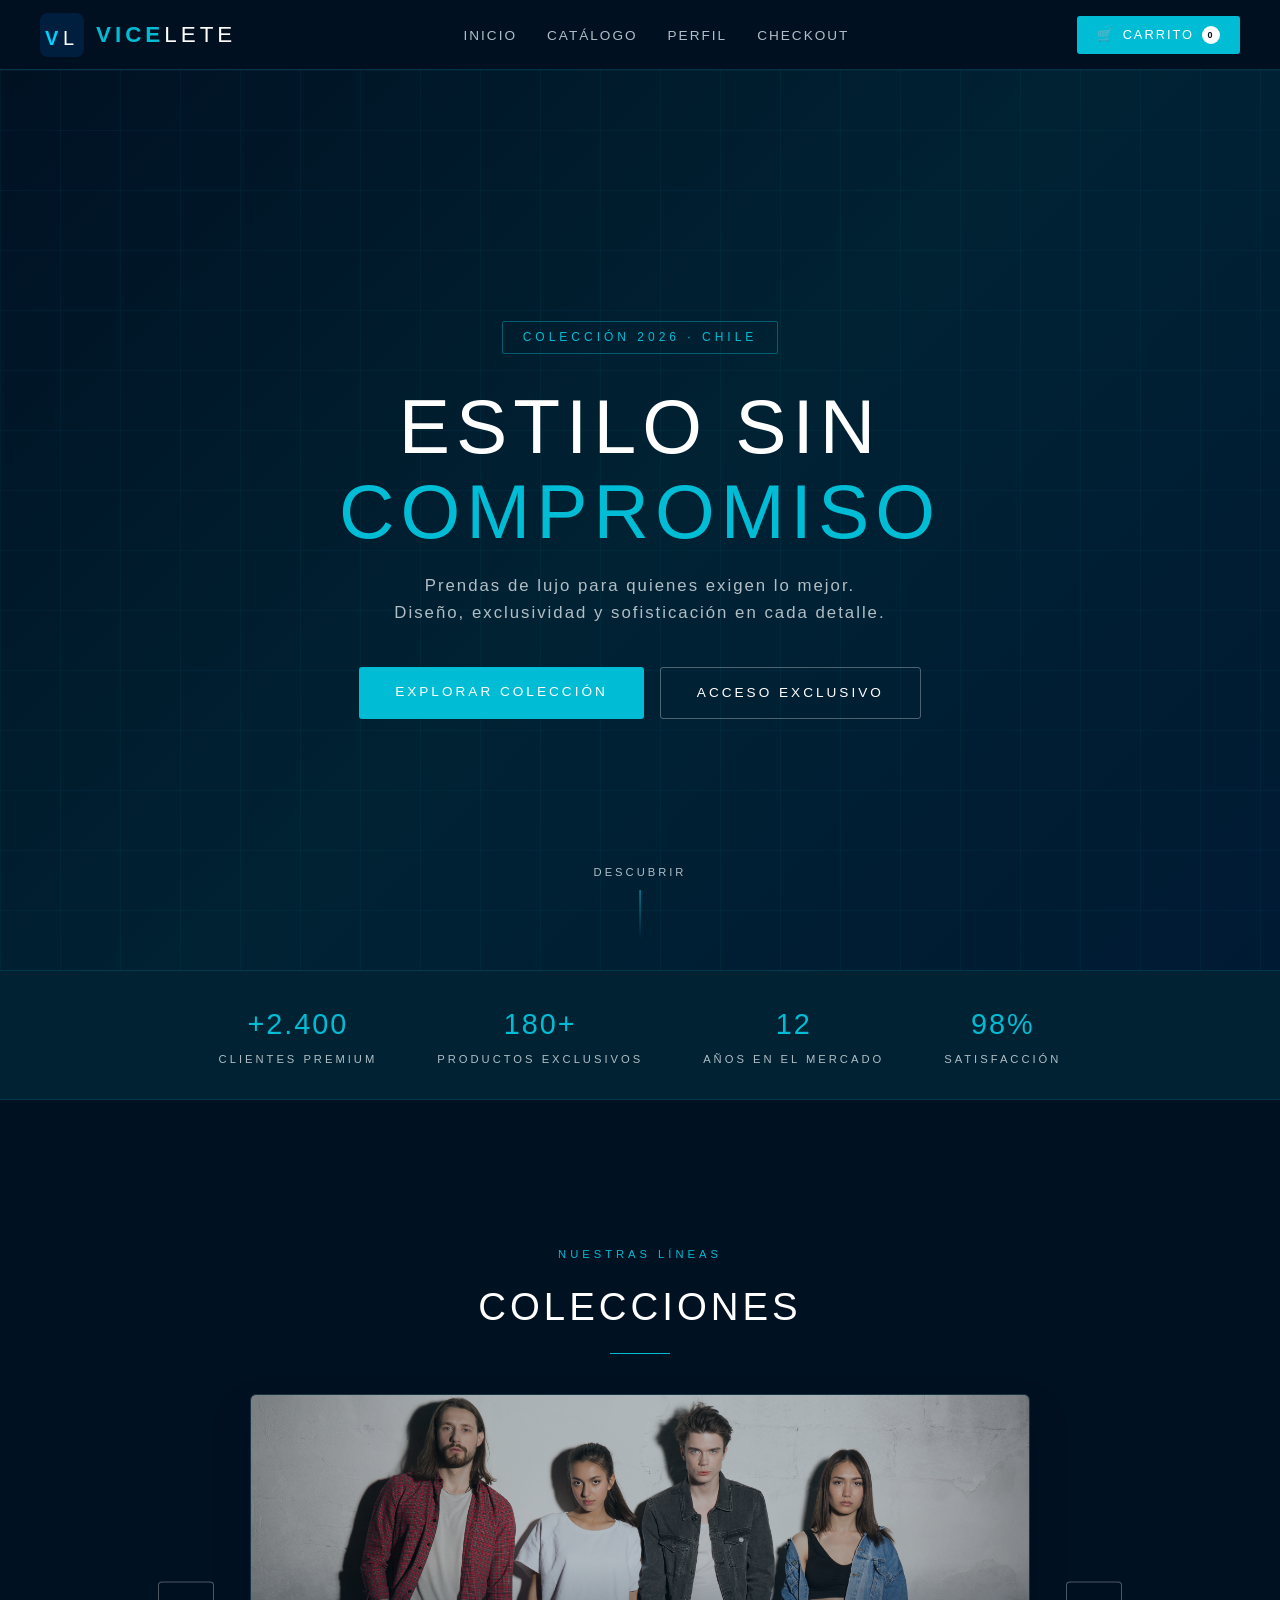
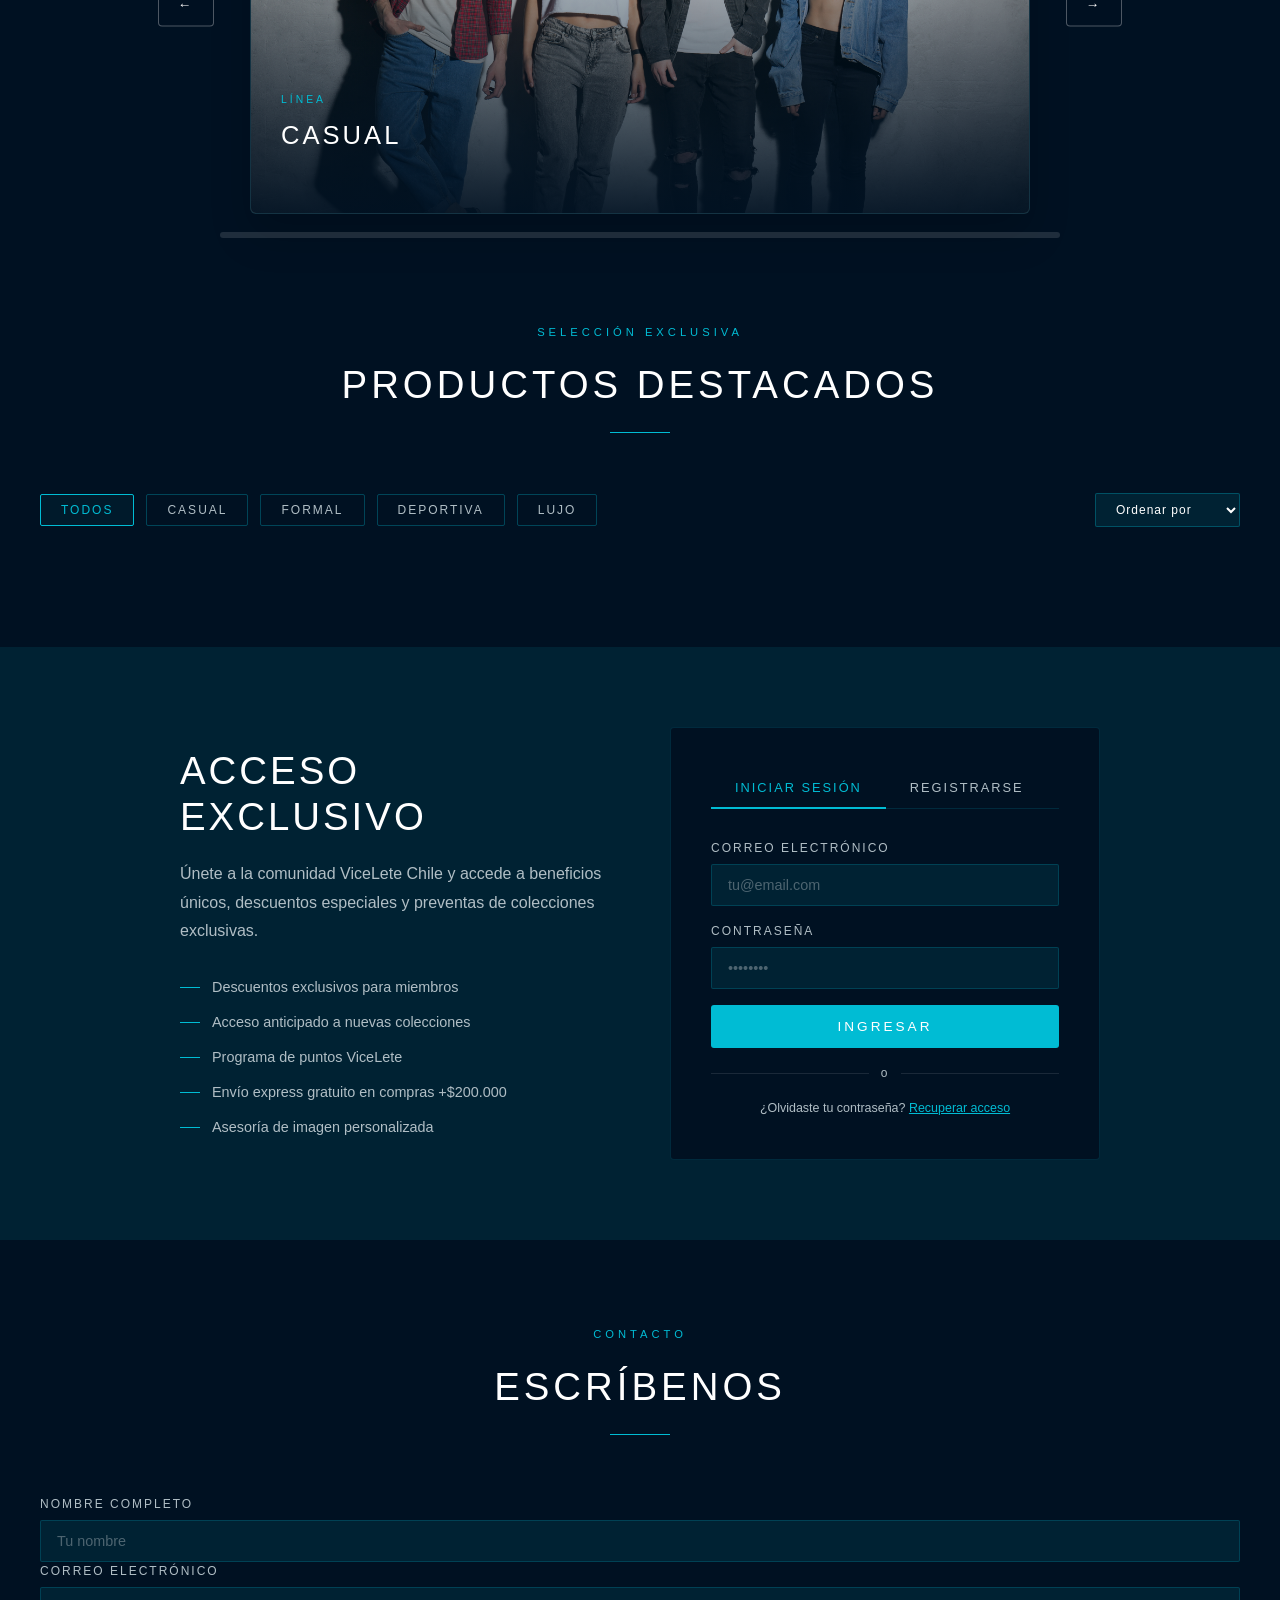
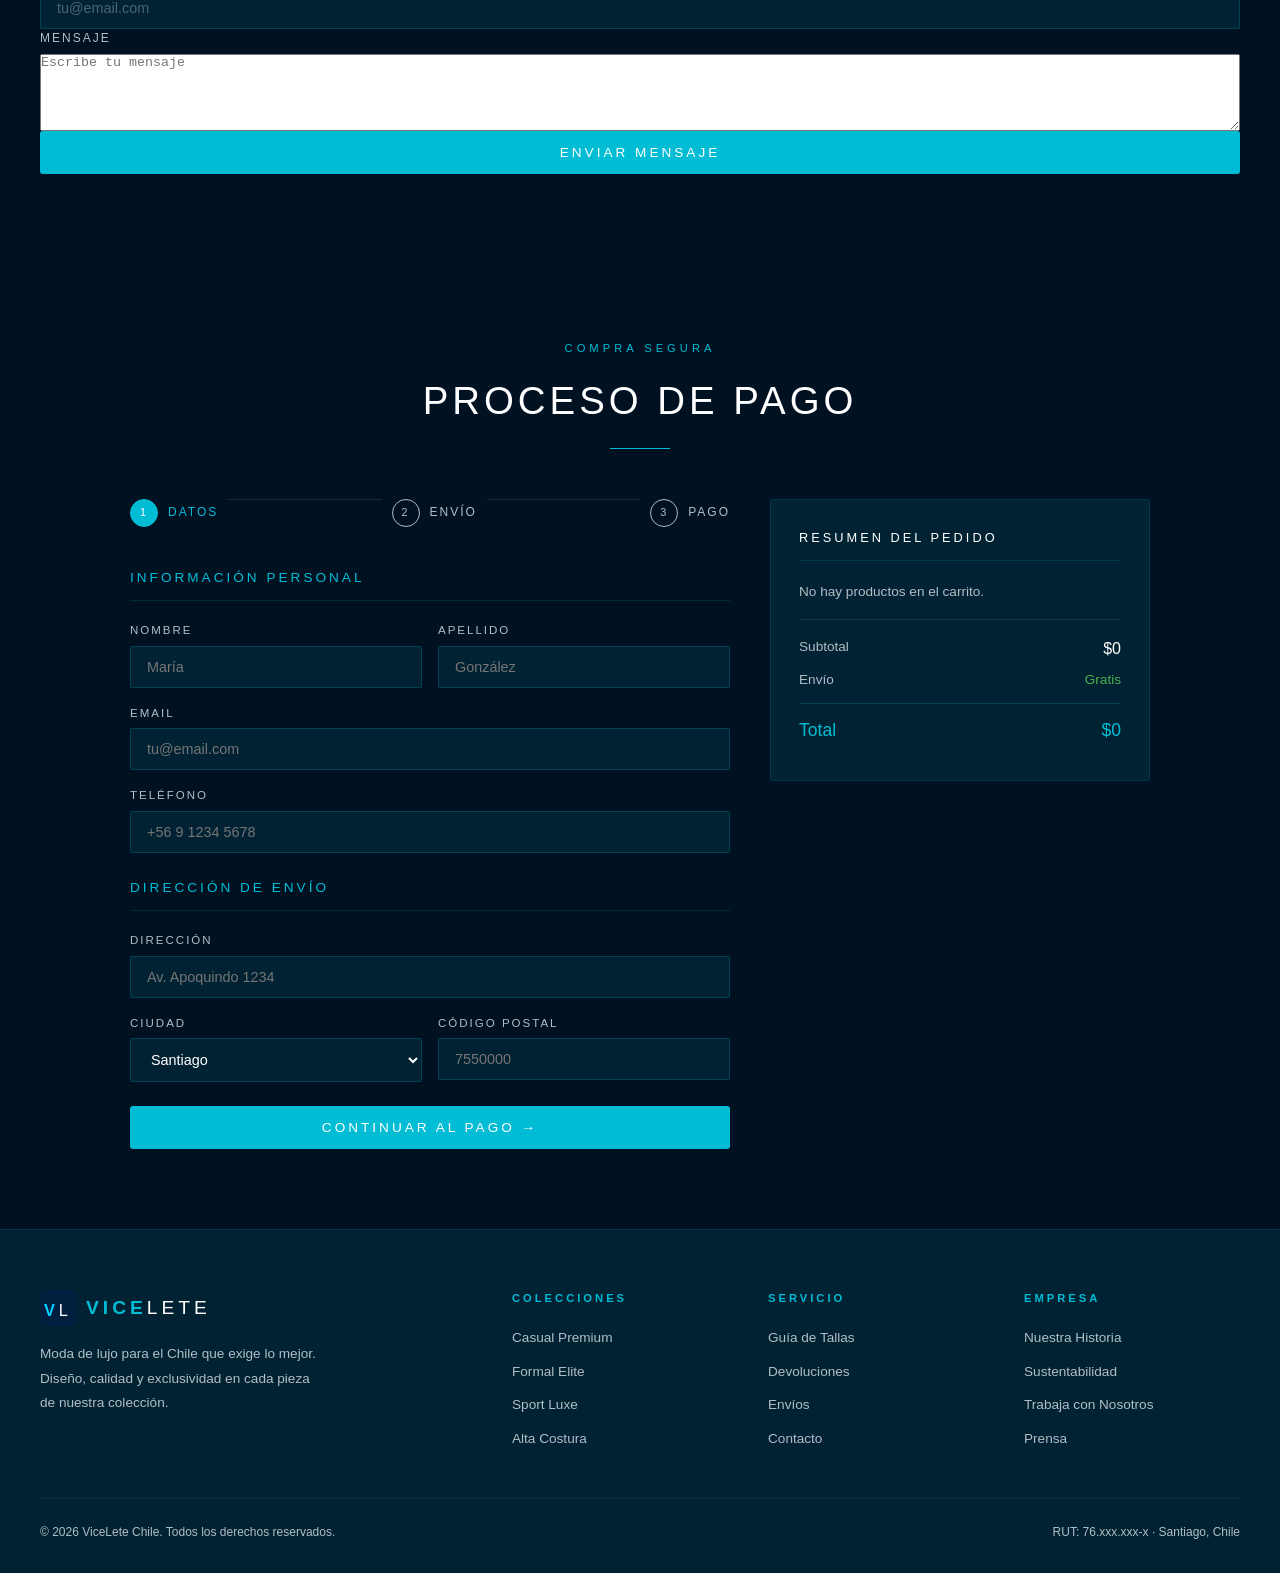
==== Vicente_Letelier_eva2/index.html @ 59b5df53 "1" ====
﻿<!DOCTYPE html>
<html lang="es">
<head>
<meta charset="UTF-8">
<meta name="viewport" content="width=device-width, initial-scale=1.0">
<title>ViceLete</title>
<link rel="icon" href="imagenes/logo/logo.svg" type="image/svg+xml">
<link rel="stylesheet" href="estilos/estilo_pag_rop.css">
</head>
<body>

<header>
  <a href="#inicio" class="logo">
    <svg viewBox="0 0 44 44" xmlns="http://www.w3.org/2000/svg">
      <rect width="44" height="44" rx="8" fill="#001f3f"/>
      <text x="5" y="32" font-family="Arial" font-size="20" fill="#00cfff" font-weight="bold">V</text>
      <text x="23" y="32" font-family="Arial" font-size="20" fill="#ffffff" font-weight="300">L</text>
    </svg>
    <span class="logo-text"><span>Vice</span>Lete</span>
  </a>
  <nav>
    <ul>
      <li><a href="#inicio">Inicio</a></li>
      <li><a href="#catalogo">Catálogo</a></li>
      <li><a href="#perfil">Perfil</a></li>
      <li><a href="#checkout">Checkout</a></li>
    </ul>
  </nav>
  <button class="nav-cart">
    <span>🛒</span> Carrito
    <span class="cart-count">0</span>
  </button>
</header>
<main>

<!-- HERO -->
<section id="inicio">
  <div class="hero-bg"></div>
  <div class="hero-grid"></div>
  <div class="hero-content">
    <div class="hero-tag">Colección 2026 · Chile</div>
    <h1 class="hero-title">
      Estilo sin<br><strong>Compromiso</strong>
    </h1>
    <p class="hero-sub">Prendas de lujo para quienes exigen lo mejor. Diseño, exclusividad y sofisticación en cada detalle.</p>
    <div class="hero-btns">
      <a href="#catalogo" class="btn-primary">Explorar Colección</a>
      <a href="#perfil" class="btn-outline">Acceso Exclusivo</a>
    </div>
  </div>
  <div class="hero-scroll">
    Descubrir
    <div class="scroll-line"></div>
  </div>
</section>

<!-- STATS -->
<div class="stats-bar">
  <div class="stat"><div class="stat-num">+2.400</div><div class="stat-label">Clientes Premium</div></div>
  <div class="stat"><div class="stat-num">180+</div><div class="stat-label">Productos Exclusivos</div></div>
  <div class="stat"><div class="stat-num">12</div><div class="stat-label">Años en el Mercado</div></div>
  <div class="stat"><div class="stat-num">98%</div><div class="stat-label">Satisfacción</div></div>
</div>

<!-- CATÁLOGO: CATEGORÍAS -->
<section id="catalogo">
  <div class="section-header" style="padding:60px 40px 0;max-width:1300px;margin:0 auto">
    <div class="section-tag">Nuestras Líneas</div>
    <h2 class="section-title">Colecciones</h2>
    <div class="section-line"></div>
  </div>
  <div class="cat-carousel">
    <div class="cat-carousel-window">
      <button class="btn-outline carousel-nav left" type="button">←</button>
      <div class="cat-grid" id="catGrid">
        <div class="cat-card active" data-cat-index="0">
          <img class="cat-img" src="./imagenes/categorias/casual.jpg" alt="Casual">
          <div class="cat-overlay">
            <div class="cat-tag">Línea</div>
            <div class="cat-name">Casual</div>
            <div class="cat-desc">Comodidad con clase para cada día.</div>
          </div>
        </div>
        <div class="cat-card hidden" data-cat-index="1">
          <img class="cat-img" src="./imagenes/categorias/formal.jpg" alt="Formal">
          <div class="cat-overlay">
            <div class="cat-tag">Línea</div>
            <div class="cat-name">Formal</div>
            <div class="cat-desc">Elegancia profesional a otro nivel.</div>
          </div>
        </div>
        <div class="cat-card hidden" data-cat-index="2">
          <img class="cat-img" src="./imagenes/categorias/deportiva.jpg" alt="Deportiva">
          <div class="cat-overlay">
            <div class="cat-tag">Línea</div>
            <div class="cat-name">Deportiva</div>
            <div class="cat-desc">Alto rendimiento, diseño premium.</div>
          </div>
        </div>
        <div class="cat-card hidden" data-cat-index="3">
          <img class="cat-img" src="./imagenes/categorias/lujo.jpg" alt="Lujo">
          <div class="cat-overlay">
            <div class="cat-tag">Línea</div>
            <div class="cat-name">Lujo</div>
            <div class="cat-desc">Exclusividad y sofisticación absoluta.</div>
          </div>
        </div>
      </div>
      <button class="btn-outline carousel-nav right" type="button">→</button>
    </div>
    <div class="cat-carousel-progress">
      <span class="carousel-progress-fill" id="carouselProgress"></span>
    </div>
  </div>
</section>

<!-- PRODUCTOS -->
<section id="productos" class="section">
  <div class="section-header">
    <div class="section-tag">Selección Exclusiva</div>
    <h2 class="section-title">Productos Destacados</h2>
    <div class="section-line"></div>
  </div>
  <div class="prod-filters">
    <button class="filter-btn active">Todos</button>
    <button class="filter-btn">Casual</button>
    <button class="filter-btn">Formal</button>
    <button class="filter-btn">Deportiva</button>
    <button class="filter-btn">Lujo</button>
    <select class="filter-select">
      <option value="">Ordenar por</option>
      <option value="asc">Menor precio</option>
      <option value="desc">Mayor precio</option>
      <option value="new">Nuevo ingreso</option>
    </select>
  </div>
  <div class="prod-grid" id="prodGrid"></div>
</section>

<!-- PERFIL / AUTH -->
<section id="perfil">
  <div class="auth-container">
    <div class="auth-info">
      <h2>Acceso<br>Exclusivo</h2>
      <p style="color:var(--gray);line-height:1.8;margin-bottom:30px">Únete a la comunidad ViceLete Chile y accede a beneficios únicos, descuentos especiales y preventas de colecciones exclusivas.</p>
      <ul class="auth-features">
        <li>Descuentos exclusivos para miembros</li>
        <li>Acceso anticipado a nuevas colecciones</li>
        <li>Programa de puntos ViceLete</li>
        <li>Envío express gratuito en compras +$200.000</li>
        <li>Asesoría de imagen personalizada</li>
      </ul>
    </div>
    <div class="auth-box">
      <div class="auth-tabs">
        <button class="auth-tab active">Iniciar Sesión</button>
        <button class="auth-tab">Registrarse</button>
      </div>
      <form class="auth-form active">
        <div class="form-group">
          <label>Correo Electrónico</label>
          <input type="email" placeholder="tu@email.com">
        </div>
        <div class="form-group">
          <label>Contraseña</label>
          <input type="password" placeholder="••••••••">
        </div>
        <button class="btn-primary" type="submit" style="width:100%;border:none">Ingresar</button>
        <div class="form-divider">o</div>
        <p style="text-align:center;font-size:.78em;color:var(--gray)">¿Olvidaste tu contraseña? <a href="#" style="color:var(--cyan)">Recuperar acceso</a></p>
      </form>
      <form class="auth-form">
        <div class="form-group">
          <label>Nombre Completo</label>
          <input type="text" placeholder="Tu nombre">
        </div>
        <div class="form-group">
          <label>Correo Electrónico</label>
          <input type="email" placeholder="tu@email.com">
        </div>
        <div class="form-group">
          <label>Contraseña</label>
          <input type="password" placeholder="Mínimo 8 caracteres">
        </div>
        <div class="form-group">
          <label>Confirmar Contraseña</label>
          <input type="password" placeholder="Repite tu contraseña">
        </div>
        <button class="btn-primary" type="submit" style="width:100%;border:none">Crear Cuenta</button>
      </form>
    </div>
  </div>
</section>

<section id="contacto" class="section">
  <div class="section-header">
    <div class="section-tag">Contacto</div>
    <h2 class="section-title">Escríbenos</h2>
    <div class="section-line"></div>
  </div>
  <form class="contact-form">
    <div class="form-group">
      <label>Nombre Completo</label>
      <input type="text" placeholder="Tu nombre">
    </div>
    <div class="form-group">
      <label>Correo Electrónico</label>
      <input type="email" placeholder="tu@email.com">
    </div>
    <div class="form-group">
      <label>Mensaje</label>
      <textarea rows="5" placeholder="Escribe tu mensaje"></textarea>
    </div>
    <button class="btn-primary" type="submit" style="width:100%;border:none">Enviar Mensaje</button>
  </form>
</section>

<!-- CHECKOUT -->
<section id="checkout">
  <div style="text-align:center;padding:0 40px 50px;max-width:1300px;margin:0 auto">
    <div class="section-tag">Compra Segura</div>
    <h2 class="section-title">Proceso de Pago</h2>
    <div class="section-line"></div>
  </div>
  <div class="checkout-container">
    <div>
      <div class="checkout-steps">
        <div class="step active"><span class="step-num">1</span> Datos</div>
        <div class="step-sep"></div>
        <div class="step"><span class="step-num">2</span> Envío</div>
        <div class="step-sep"></div>
        <div class="step"><span class="step-num">3</span> Pago</div>
      </div>
      <div>
        <div class="checkout-form-title">Información Personal</div>
        <div class="form-row">
          <div class="checkout-group"><label>Nombre</label><input type="text" placeholder="María"></div>
          <div class="checkout-group"><label>Apellido</label><input type="text" placeholder="González"></div>
        </div>
        <div class="checkout-group"><label>Email</label><input type="email" placeholder="tu@email.com"></div>
        <div class="checkout-group"><label>Teléfono</label><input type="tel" placeholder="+56 9 1234 5678"></div>
        <div class="checkout-form-title" style="margin-top:24px">Dirección de Envío</div>
        <div class="checkout-group"><label>Dirección</label><input type="text" placeholder="Av. Apoquindo 1234"></div>
        <div class="form-row">
          <div class="checkout-group"><label>Ciudad</label>
            <select>
              <option>Santiago</option><option>Valparaíso</option><option>Viña del Mar</option><option>Concepción</option><option>Antofagasta</option>
            </select>
          </div>
          <div class="checkout-group"><label>Código Postal</label><input type="text" placeholder="7550000"></div>
        </div>
        <button class="btn-primary" style="width:100%;border:none;margin-top:8px">Continuar al Pago →</button>
      </div>
      <div style="display:none">
        <div class="checkout-form-title">Método de Pago</div>
        <div class="pay-methods">
          <div class="pay-method active">Tarjeta Crédito</div>
          <div class="pay-method">Tarjeta Débito</div>
          <div class="pay-method">WebPay</div>
          <div class="pay-method">Transferencia</div>
        </div>
        <div class="checkout-group"><label>Número de Tarjeta</label><input type="text" placeholder="1234 5678 9101 1121" maxlength="19"></div>
        <div class="form-row">
          <div class="checkout-group"><label>Vencimiento</label><input type="text" placeholder="MM / AA" maxlength="7"></div>
          <div class="checkout-group"><label>CVV</label><input type="text" placeholder="•••" maxlength="3"></div>
        </div>
        <div class="checkout-group"><label>Nombre en la Tarjeta</label><input type="text" placeholder="MARIA GONZALEZ"></div>
        <div class="secure-badge">🔒 Pago 100% seguro · Encriptación SSL 256-bit · PCI DSS</div>
        <div style="display:flex;gap:12px;margin-top:20px">
          <button class="btn-outline" style="border:1px solid rgba(255,255,255,.2)">← Volver</button>
          <button class="btn-primary" style="flex:1;border:none">Confirmar Compra · <span>$0</span></button>
        </div>
      </div>
    </div>
    <div class="order-summary">
      <div class="order-title">Resumen del Pedido</div>
      <div><p style="color:var(--gray);font-size:.85em">No hay productos en el carrito.</p></div>
      <div class="order-divider"></div>
      <div class="order-total-row"><span style="color:var(--gray);font-size:.85em">Subtotal</span><span>$0</span></div>
      <div class="order-total-row"><span style="color:var(--gray);font-size:.85em">Envío</span><span style="color:#4caf50;font-size:.85em">Gratis</span></div>
      <div class="order-total-row final"><span>Total</span><span>$0</span></div>
    </div>
  </div>
</section>
</main>

<!-- FOOTER -->
<footer>
  <div class="footer-grid">
    <div class="footer-brand">
      <div style="display:flex;align-items:center;gap:10px">
        <svg viewBox="0 0 44 44" width="36" height="36" xmlns="http://www.w3.org/2000/svg">
          <rect width="44" height="44" rx="8" fill="#001f3f"/>
          <text x="5" y="32" font-family="Arial" font-size="20" fill="#00cfff" font-weight="bold">V</text>
          <text x="23" y="32" font-family="Arial" font-size="20" fill="#ffffff" font-weight="300">L</text>
        </svg>
        <span style="font-size:1.2em;font-weight:200;letter-spacing:4px;text-transform:uppercase"><span style="color:var(--cyan);font-weight:600">Vice</span>Lete</span>
      </div>
      <p>Moda de lujo para el Chile que exige lo mejor. Diseño, calidad y exclusividad en cada pieza de nuestra colección.</p>
    </div>
    <div class="footer-col">
      <h4>Colecciones</h4>
      <ul>
        <li><a href="#">Casual Premium</a></li>
        <li><a href="#">Formal Elite</a></li>
        <li><a href="#">Sport Luxe</a></li>
        <li><a href="#">Alta Costura</a></li>
      </ul>
    </div>
    <div class="footer-col">
      <h4>Servicio</h4>
      <ul>
        <li><a href="#">Guía de Tallas</a></li>
        <li><a href="#">Devoluciones</a></li>
        <li><a href="#">Envíos</a></li>
        <li><a href="#">Contacto</a></li>
      </ul>
    </div>
    <div class="footer-col">
      <h4>Empresa</h4>
      <ul>
        <li><a href="#">Nuestra Historia</a></li>
        <li><a href="#">Sustentabilidad</a></li>
        <li><a href="#">Trabaja con Nosotros</a></li>
        <li><a href="#">Prensa</a></li>
      </ul>
    </div>
  </div>
  <div class="footer-bottom">
    <span>© 2026 ViceLete Chile. Todos los derechos reservados.</span>
    <span>RUT: 76.xxx.xxx-x · Santiago, Chile</span>
  </div>
</footer>
</body>
</html>
---- Vicente_Letelier_eva2/estilos/estilo_pag_rop.css ----
*{margin:0;padding:0;box-sizing:border-box}
  :root{--navy:#001122;--navy2:#002233;--navy3:#003344;--cyan:#00bcd4;--cyan2:#0097a7;--cyan3:#00e5ff;--white:#ffffff;--gray:#b0bec5;--gold:#c9a84c}
  body{font-family:'Helvetica Neue',Arial,sans-serif;background:var(--navy);color:var(--white);line-height:1.6;scroll-behavior:smooth}
  /* HEADER */
  header{background:rgba(0,17,34,0.95);backdrop-filter:blur(10px);padding:0 40px;height:70px;display:flex;justify-content:space-between;align-items:center;position:sticky;top:0;z-index:200;border-bottom:1px solid rgba(0,188,212,0.2)}
  .logo{display:flex;align-items:center;gap:12px;text-decoration:none}
  .logo svg{width:44px;height:44px}
  .logo-text{font-size:1.4em;font-weight:200;letter-spacing:4px;color:var(--white);text-transform:uppercase}
  .logo-text span{color:var(--cyan);font-weight:600}
  nav ul{list-style:none;display:flex;gap:30px;align-items:center}
  nav a{color:var(--gray);text-decoration:none;font-size:.85em;letter-spacing:2px;text-transform:uppercase;transition:color .3s}
  nav a:hover{color:var(--cyan)}
  .nav-cart{background:var(--cyan);color:var(--white);border:none;padding:10px 20px;border-radius:3px;cursor:pointer;font-size:.8em;letter-spacing:2px;text-transform:uppercase;transition:background .3s;display:flex;align-items:center;gap:8px}
  .nav-cart:hover{background:var(--cyan2)}
  .cart-count{background:var(--white);color:var(--navy);border-radius:50%;width:18px;height:18px;font-size:.7em;display:flex;align-items:center;justify-content:center;font-weight:700}
  /* HERO */
  #inicio{min-height:100vh;display:flex;align-items:center;justify-content:center;text-align:center;position:relative;overflow:hidden}
  .hero-bg{position:absolute;inset:0;background:linear-gradient(135deg,#001122 0%,#002233 50%,#001a33 100%);z-index:0}
  .hero-grid{position:absolute;inset:0;background-image:linear-gradient(rgba(0,188,212,0.05) 1px,transparent 1px),linear-gradient(90deg,rgba(0,188,212,0.05) 1px,transparent 1px);background-size:60px 60px;z-index:1}
  .hero-content{position:relative;z-index:2;max-width:800px;padding:40px 20px}
  .hero-tag{display:inline-block;border:1px solid rgba(0,188,212,0.4);color:var(--cyan);font-size:.75em;letter-spacing:4px;text-transform:uppercase;padding:6px 20px;border-radius:2px;margin-bottom:30px}
  .hero-title{font-size:clamp(2.5em,6vw,5em);font-weight:100;letter-spacing:6px;text-transform:uppercase;line-height:1.1;margin-bottom:20px}
  .hero-title strong{color:var(--cyan);font-weight:300;display:block}
  .hero-sub{color:var(--gray);font-size:1.05em;font-weight:300;letter-spacing:2px;margin-bottom:40px;max-width:500px;margin-left:auto;margin-right:auto}
  .hero-btns{display:flex;gap:16px;justify-content:center;flex-wrap:wrap}
  .btn-primary{background:var(--cyan);color:var(--white);padding:14px 36px;border-radius:3px;text-decoration:none;font-size:.85em;letter-spacing:3px;text-transform:uppercase;transition:all .3s;border:none;cursor:pointer;display:inline-block}
  .btn-primary:hover{background:var(--cyan2);transform:translateY(-2px)}
  .btn-outline{background:transparent;color:var(--white);padding:14px 36px;border-radius:3px;text-decoration:none;font-size:.85em;letter-spacing:3px;text-transform:uppercase;transition:all .3s;border:1px solid rgba(255,255,255,0.3);cursor:pointer;display:inline-block}
  .btn-outline:hover{border-color:var(--cyan);color:var(--cyan);transform:translateY(-2px)}
  .hero-scroll{position:absolute;bottom:30px;left:50%;transform:translateX(-50%);z-index:2;text-align:center;color:var(--gray);font-size:.7em;letter-spacing:3px;text-transform:uppercase}
  .scroll-line{width:1px;height:50px;background:linear-gradient(var(--cyan),transparent);margin:8px auto 0}
  /* STATS */
  .stats-bar{background:var(--navy2);border-top:1px solid rgba(0,188,212,0.15);border-bottom:1px solid rgba(0,188,212,0.15);padding:30px 40px;display:flex;justify-content:center;gap:60px;flex-wrap:wrap}
  .stat{text-align:center}
  .stat-num{font-size:1.8em;font-weight:200;color:var(--cyan);letter-spacing:2px}
  .stat-label{font-size:.7em;letter-spacing:3px;text-transform:uppercase;color:var(--gray);margin-top:4px}
  /* SECTIONS */
  .section{padding:80px 40px;max-width:1300px;margin:0 auto}
  .section-header{text-align:center;margin-bottom:60px}
  .section-tag{display:inline-block;color:var(--cyan);font-size:.7em;letter-spacing:4px;text-transform:uppercase;margin-bottom:12px}
  .section-title{font-size:clamp(1.8em,3vw,2.8em);font-weight:200;letter-spacing:4px;text-transform:uppercase}
  .section-line{width:60px;height:1px;background:var(--cyan);margin:16px auto 0}
  /* CATEGORÍAS */
  #catalogo{padding-top:80px}
  .cat-grid{display:grid;grid-template-columns:repeat(auto-fit,minmax(260px,1fr));gap:2px}
  .cat-card{position:relative;height:320px;overflow:hidden;cursor:pointer;background:var(--navy2)}
  .cat-img{width:100%;height:100%;object-fit:cover;transition:transform .6s;opacity:.7}
  .cat-card:hover .cat-img{transform:scale(1.08)}
  .cat-overlay{position:absolute;inset:0;background:linear-gradient(to top,rgba(0,17,34,.9) 0%,transparent 60%);display:flex;flex-direction:column;justify-content:flex-end;padding:30px;transition:all .3s}
  .cat-card:hover .cat-overlay{background:linear-gradient(to top,rgba(0,17,34,.95) 0%,rgba(0,188,212,.1) 100%)}
  .cat-tag{color:var(--cyan);font-size:.65em;letter-spacing:3px;text-transform:uppercase;margin-bottom:6px}
  .cat-name{font-size:1.6em;font-weight:200;letter-spacing:3px;text-transform:uppercase}
  .cat-desc{color:var(--gray);font-size:.85em;margin-top:6px;opacity:0;transform:translateY(10px);transition:all .3s}
  .cat-card:hover .cat-desc{opacity:1;transform:translateY(0)}
  .cat-card.hidden{display:none}
  .cat-card.active{display:block}
  .cat-carousel{display:flex;flex-direction:column;align-items:center;gap:20px;margin-top:40px}
  .cat-carousel{display:flex;flex-direction:column;align-items:center;gap:18px;margin-top:40px}
  .cat-carousel-window{position:relative;width:100%;max-width:840px;display:flex;align-items:center;justify-content:center;min-height:420px}
  .cat-carousel-window .cat-grid{margin-top:0;width:100%;display:grid;place-items:center}
  .cat-carousel-window .cat-card{width:100%;max-width:780px;margin:0;height:420px;overflow:hidden;border-radius:6px;border:1px solid rgba(255,255,255,0.08);box-shadow:0 20px 40px rgba(0,0,0,0.18);background:var(--navy2);display:flex;align-items:center;justify-content:center}
  .cat-carousel-window .cat-card .cat-img{width:100%;height:100%;object-fit:cover;object-position:center center}
  .cat-carousel-window .cat-card[data-cat-index="0"] .cat-img,
  .cat-carousel-window .cat-card[data-cat-index="2"] .cat-img{object-position:top center}
  .carousel-nav{position:absolute;top:50%;transform:translateY(-50%);min-width:56px;display:inline-flex;align-items:center;justify-content:center;padding:14px 18px;z-index:2;border:1px solid rgba(255,255,255,0.3);background:rgba(0,17,34,0.75);color:var(--white);border-radius:4px;cursor:pointer}
  .carousel-nav:hover{border-color:var(--cyan);color:var(--cyan)}
  .carousel-nav.left{left:-62px}
  .carousel-nav.right{right:-62px}
  .cat-carousel-progress{position:relative;width:100%;max-width:840px;height:6px;background:rgba(255,255,255,0.12);border-radius:999px;overflow:hidden}
  .carousel-progress-fill{display:block;height:100%;width:0%;background:linear-gradient(90deg,var(--cyan),var(--cyan2));transition:width .05s linear}
  .cat-card.hidden{display:none}
  .cat-card.active{display:block}
  /* PRODUCTOS */
  .prod-filters{display:flex;gap:12px;margin-bottom:40px;flex-wrap:wrap;align-items:center}
  .filter-btn{background:transparent;border:1px solid rgba(0,188,212,0.3);color:var(--gray);padding:8px 20px;border-radius:2px;cursor:pointer;font-size:.75em;letter-spacing:2px;text-transform:uppercase;transition:all .3s}
  .filter-btn.active,.filter-btn:hover{border-color:var(--cyan);color:var(--cyan);background:rgba(0,188,212,0.05)}
  .filter-select{background:var(--navy2);border:1px solid rgba(0,188,212,0.3);color:var(--white);padding:8px 16px;border-radius:2px;font-size:.75em;letter-spacing:1px;margin-left:auto}
  .prod-grid{display:grid;grid-template-columns:repeat(auto-fill,minmax(280px,1fr));gap:24px}
  .prod-card{background:var(--navy2);border:1px solid rgba(0,188,212,0.1);border-radius:4px;overflow:hidden;transition:all .3s;cursor:pointer}
  .prod-card:hover{border-color:rgba(0,188,212,0.4);transform:translateY(-4px)}
  .prod-img-wrap{position:relative;height:320px;overflow:hidden;background:#001830}
  .prod-img{width:100%;height:100%;object-fit:cover;transition:transform .6s}
  .prod-card:hover .prod-img{transform:scale(1.05)}
  .prod-badge{position:absolute;top:16px;left:16px;background:var(--cyan);color:var(--white);font-size:.65em;letter-spacing:2px;text-transform:uppercase;padding:4px 12px;border-radius:2px}
  .prod-badge.new{background:var(--gold)}
  .prod-fav{position:absolute;top:16px;right:16px;background:rgba(0,17,34,.7);border:none;color:var(--gray);width:36px;height:36px;border-radius:50%;cursor:pointer;display:flex;align-items:center;justify-content:center;font-size:1em;transition:all .3s}
  .prod-fav:hover,.prod-fav.active{color:#ff6b6b;background:rgba(255,107,107,.15)}
  .prod-info{padding:20px}
  .prod-cat{color:var(--cyan);font-size:.65em;letter-spacing:3px;text-transform:uppercase;margin-bottom:6px}
  .prod-name{font-size:1em;font-weight:400;letter-spacing:1px;margin-bottom:8px}
  .prod-bottom{display:flex;justify-content:space-between;align-items:center;margin-top:12px}
  .prod-price{font-size:1.15em;color:var(--cyan);font-weight:300}
  .prod-price-old{font-size:.8em;color:var(--gray);text-decoration:line-through;margin-left:6px}
  .btn-add{background:var(--cyan);border:none;color:var(--white);padding:8px 16px;border-radius:2px;font-size:.7em;letter-spacing:2px;text-transform:uppercase;cursor:pointer;transition:background .3s}
  .btn-add:hover{background:var(--cyan2)}
  /* CARRITO LATERAL */
  .cart-overlay{position:fixed;inset:0;background:rgba(0,0,0,.7);z-index:300;opacity:0;pointer-events:none;transition:opacity .3s}
  .cart-overlay.open{opacity:1;pointer-events:all}
  .cart-drawer{position:fixed;right:-420px;top:0;width:420px;max-width:95vw;height:100vh;background:var(--navy2);border-left:1px solid rgba(0,188,212,0.2);z-index:301;transition:right .35s cubic-bezier(.4,0,.2,1);display:flex;flex-direction:column}
  .cart-drawer.open{right:0}
  .cart-header-d{padding:24px;border-bottom:1px solid rgba(0,188,212,0.15);display:flex;justify-content:space-between;align-items:center}
  .cart-header-d h3{font-size:1em;letter-spacing:3px;text-transform:uppercase;font-weight:300}
  .cart-close{background:none;border:none;color:var(--gray);font-size:1.5em;cursor:pointer;transition:color .3s}
  .cart-close:hover{color:var(--white)}
  .cart-items{flex:1;overflow-y:auto;padding:20px}
  .cart-item{display:flex;gap:12px;margin-bottom:16px;padding-bottom:16px;border-bottom:1px solid rgba(255,255,255,.06)}
  .cart-item-img{width:70px;height:80px;object-fit:cover;border-radius:2px;background:var(--navy3)}
  .cart-item-info{flex:1}
  .cart-item-name{font-size:.85em;margin-bottom:4px}
  .cart-item-price{color:var(--cyan);font-size:.9em}
  .cart-item-qty{display:flex;align-items:center;gap:10px;margin-top:8px}
  .qty-btn{background:var(--navy3);border:1px solid rgba(0,188,212,0.2);color:var(--white);width:24px;height:24px;border-radius:2px;cursor:pointer;font-size:1em;display:flex;align-items:center;justify-content:center}
  .cart-item-remove{background:none;border:none;color:var(--gray);font-size:.75em;cursor:pointer;letter-spacing:1px;text-transform:uppercase;margin-top:6px;transition:color .3s}
  .cart-item-remove:hover{color:#ff6b6b}
  .cart-footer-d{padding:24px;border-top:1px solid rgba(0,188,212,0.15)}
  .cart-total{display:flex;justify-content:space-between;margin-bottom:20px;font-size:1em}
  .cart-total span:last-child{color:var(--cyan);font-size:1.2em}
  .empty-cart{text-align:center;padding:60px 20px;color:var(--gray)}
  .empty-cart-icon{font-size:3em;margin-bottom:16px;opacity:.4}
  /* PERFIL / AUTH */
  #perfil{background:var(--navy2);padding:80px 0}
  .auth-container{max-width:1000px;margin:0 auto;padding:0 40px;display:grid;grid-template-columns:1fr 1fr;gap:60px;align-items:center}
  .auth-info h2{font-size:clamp(1.8em,3vw,2.5em);font-weight:200;letter-spacing:3px;text-transform:uppercase;line-height:1.2;margin-bottom:20px}
  .auth-info p{color:var(--gray);line-height:1.8;margin-bottom:30px}
  .auth-features{list-style:none;display:flex;flex-direction:column;gap:12px}
  .auth-features li{display:flex;align-items:center;gap:12px;color:var(--gray);font-size:.9em}
  .auth-features li::before{content:'';width:20px;height:1px;background:var(--cyan);flex-shrink:0}
  .auth-box{background:var(--navy);border:1px solid rgba(0,188,212,0.15);border-radius:4px;padding:40px}
  .auth-tabs{display:flex;gap:0;margin-bottom:30px;border-bottom:1px solid rgba(0,188,212,0.15)}
  .auth-tab{background:none;border:none;color:var(--gray);padding:12px 24px;font-size:.8em;letter-spacing:2px;text-transform:uppercase;cursor:pointer;border-bottom:2px solid transparent;margin-bottom:-1px;transition:all .3s}
  .auth-tab.active{color:var(--cyan);border-bottom-color:var(--cyan)}
  .auth-form{display:none;flex-direction:column;gap:16px}
  .auth-form.active{display:flex}
  .form-group{display:flex;flex-direction:column;gap:6px}
  .form-group label{font-size:.75em;letter-spacing:2px;text-transform:uppercase;color:var(--gray)}
  .form-group input{background:var(--navy2);border:1px solid rgba(0,188,212,0.2);color:var(--white);padding:12px 16px;border-radius:2px;font-size:.9em;transition:border .3s;outline:none}
  .form-group input:focus{border-color:var(--cyan)}
  .form-group input::placeholder{color:rgba(255,255,255,.3)}
  .form-divider{display:flex;align-items:center;gap:12px;color:var(--gray);font-size:.75em;letter-spacing:2px}
  .form-divider::before,.form-divider::after{content:'';flex:1;height:1px;background:rgba(255,255,255,.1)}
  .auth-msg{font-size:.8em;text-align:center;margin-top:8px;min-height:20px;color:var(--cyan)}
  .field-error{font-size:.8em;text-align:left;color:#ff6b6b;min-height:18px;margin-top:6px}
  /* CHECKOUT */
  #checkout{padding:80px 0}
  .checkout-container{max-width:1100px;margin:0 auto;padding:0 40px;display:grid;grid-template-columns:1fr 380px;gap:40px;align-items:start}
  .checkout-steps{display:flex;gap:0;margin-bottom:40px}
  .step{display:flex;align-items:center;gap:10px;font-size:.75em;letter-spacing:2px;text-transform:uppercase;color:var(--gray)}
  .step.active{color:var(--cyan)}
  .step.done{color:var(--gray)}
  .step-num{width:28px;height:28px;border-radius:50%;border:1px solid currentColor;display:flex;align-items:center;justify-content:center;font-size:.9em;flex-shrink:0}
  .step.active .step-num{background:var(--cyan);border-color:var(--cyan);color:var(--white)}
  .step.done .step-num{background:rgba(0,188,212,.2);border-color:var(--cyan)}
  .step-sep{flex:1;height:1px;background:rgba(255,255,255,.1);margin:0 10px}
  .checkout-form-title{font-size:.85em;letter-spacing:3px;text-transform:uppercase;color:var(--cyan);margin-bottom:20px;padding-bottom:12px;border-bottom:1px solid rgba(0,188,212,.15)}
  .form-row{display:grid;grid-template-columns:1fr 1fr;gap:16px}
  .checkout-group{display:flex;flex-direction:column;gap:6px;margin-bottom:16px}
  .checkout-group label{font-size:.72em;letter-spacing:2px;text-transform:uppercase;color:var(--gray)}
  .checkout-group input,.checkout-group select{background:var(--navy2);border:1px solid rgba(0,188,212,0.2);color:var(--white);padding:12px 16px;border-radius:2px;font-size:.9em;outline:none;transition:border .3s;width:100%}
  .checkout-group input:focus,.checkout-group select:focus{border-color:var(--cyan)}
  .checkout-group select option{background:var(--navy2)}
  .order-summary{background:var(--navy2);border:1px solid rgba(0,188,212,.15);border-radius:4px;padding:28px;position:sticky;top:90px}
  .order-title{font-size:.8em;letter-spacing:3px;text-transform:uppercase;margin-bottom:20px;padding-bottom:12px;border-bottom:1px solid rgba(0,188,212,.15)}
  .order-item{display:flex;justify-content:space-between;margin-bottom:12px;font-size:.85em}
  .order-item span:first-child{color:var(--gray)}
  .order-divider{height:1px;background:rgba(255,255,255,.08);margin:16px 0}
  .order-total-row{display:flex;justify-content:space-between;font-size:1em;margin-bottom:8px}
  .order-total-row.final{font-size:1.1em;color:var(--cyan);margin-top:12px;padding-top:12px;border-top:1px solid rgba(0,188,212,.2)}
  .pay-methods{display:flex;gap:10px;margin-bottom:20px;flex-wrap:wrap}
  .pay-method{background:var(--navy3);border:1px solid rgba(0,188,212,.15);border-radius:3px;padding:8px 16px;cursor:pointer;font-size:.75em;letter-spacing:1px;text-transform:uppercase;color:var(--gray);transition:all .3s}
  .pay-method.active{border-color:var(--cyan);color:var(--cyan)}
  .secure-badge{display:flex;align-items:center;gap:8px;color:var(--gray);font-size:.72em;margin-top:16px;justify-content:center}
  /* MODAL ÉXITO */
  .modal-overlay{position:fixed;inset:0;background:rgba(0,0,0,.85);z-index:400;display:flex;align-items:center;justify-content:center;opacity:0;pointer-events:none;transition:opacity .3s}
  .modal-overlay.open{opacity:1;pointer-events:all}
  .modal{background:var(--navy2);border:1px solid rgba(0,188,212,.2);border-radius:6px;padding:50px 40px;text-align:center;max-width:440px;width:90%}
  .modal-icon{width:70px;height:70px;border-radius:50%;background:rgba(0,188,212,.1);border:1px solid rgba(0,188,212,.3);display:flex;align-items:center;justify-content:center;margin:0 auto 24px;font-size:1.8em}
  .modal h3{font-size:1.4em;font-weight:300;letter-spacing:3px;text-transform:uppercase;margin-bottom:12px}
  .modal p{color:var(--gray);line-height:1.7;margin-bottom:28px}
  /* TOAST */
  .toast-wrap{position:fixed;bottom:30px;right:30px;z-index:500;display:flex;flex-direction:column;gap:10px}
  .toast{background:var(--navy2);border:1px solid rgba(0,188,212,.3);border-left:3px solid var(--cyan);color:var(--white);padding:14px 20px;border-radius:3px;font-size:.85em;letter-spacing:1px;animation:slideIn .3s ease;max-width:300px}
  @keyframes slideIn{from{transform:translateX(100%);opacity:0}to{transform:translateX(0);opacity:1}}
  /* FOOTER */
  footer{background:var(--navy2);border-top:1px solid rgba(0,188,212,.15);padding:60px 40px 30px}
  .footer-grid{display:grid;grid-template-columns:2fr 1fr 1fr 1fr;gap:40px;max-width:1300px;margin:0 auto 40px}
  .footer-brand p{color:var(--gray);font-size:.85em;line-height:1.8;margin-top:16px;max-width:280px}
  .footer-col h4{font-size:.7em;letter-spacing:3px;text-transform:uppercase;color:var(--cyan);margin-bottom:16px}
  .footer-col ul{list-style:none}
  .footer-col ul li{margin-bottom:8px}
  .footer-col ul li a{color:var(--gray);text-decoration:none;font-size:.85em;transition:color .3s}
  .footer-col ul li a:hover{color:var(--white)}
  .footer-bottom{max-width:1300px;margin:0 auto;padding-top:24px;border-top:1px solid rgba(255,255,255,.06);display:flex;justify-content:space-between;align-items:center;color:var(--gray);font-size:.75em;flex-wrap:wrap;gap:12px}
  /* NOTIFICATION DOT */
  @keyframes pulse{0%,100%{transform:scale(1)}50%{transform:scale(1.2)}}
  /* MOBILE */
  @media(max-width:768px){
    header{padding:0 20px}
    nav ul{gap:16px}
    .hero-title{font-size:2.5em}
    .stats-bar{gap:30px;padding:24px 20px}
    .section{padding:60px 20px}
    .auth-container{grid-template-columns:1fr;gap:30px}
    .checkout-container{grid-template-columns:1fr}
    .footer-grid{grid-template-columns:1fr 1fr}
    .form-row{grid-template-columns:1fr}
  }

/* Botón del header (si no existe estilos específicos) */
.btn-login{
  background: transparent;
  border:1px solid rgba(255,255,255,.12);
  color:var(--cyan);
  padding:8px 12px;
  margin-left:12px;
  border-radius:6px;
  cursor:pointer;
}

/* Oculto por defecto */
.hidden {
  display: none;
}

/* Overlay (fondo borroso) */
.overlay {
  position: fixed;
  top: 0;
  left: 0;
  width: 100%;
  height: 100%;
  backdrop-filter: blur(8px);
  background: rgba(0, 0, 0, 0.4);
  display: flex;
  justify-content: center;
  align-items: center;
  z-index: 1000;
}

/* Modal */
.modal {
  background: white;
  padding: 20px;
  border-radius: 10px;
  width: 300px;
  text-align: center;
}

/* Inputs */
.modal input {
  width: 100%;
  margin: 10px 0;
  padding: 8px;
  border:1px solid #ddd;
  border-radius:6px;
}

/* Botón cerrar */
#closeLogin {
  float: right;
  cursor: pointer;
  background: transparent;
  border: none;
  font-weight:700;
}
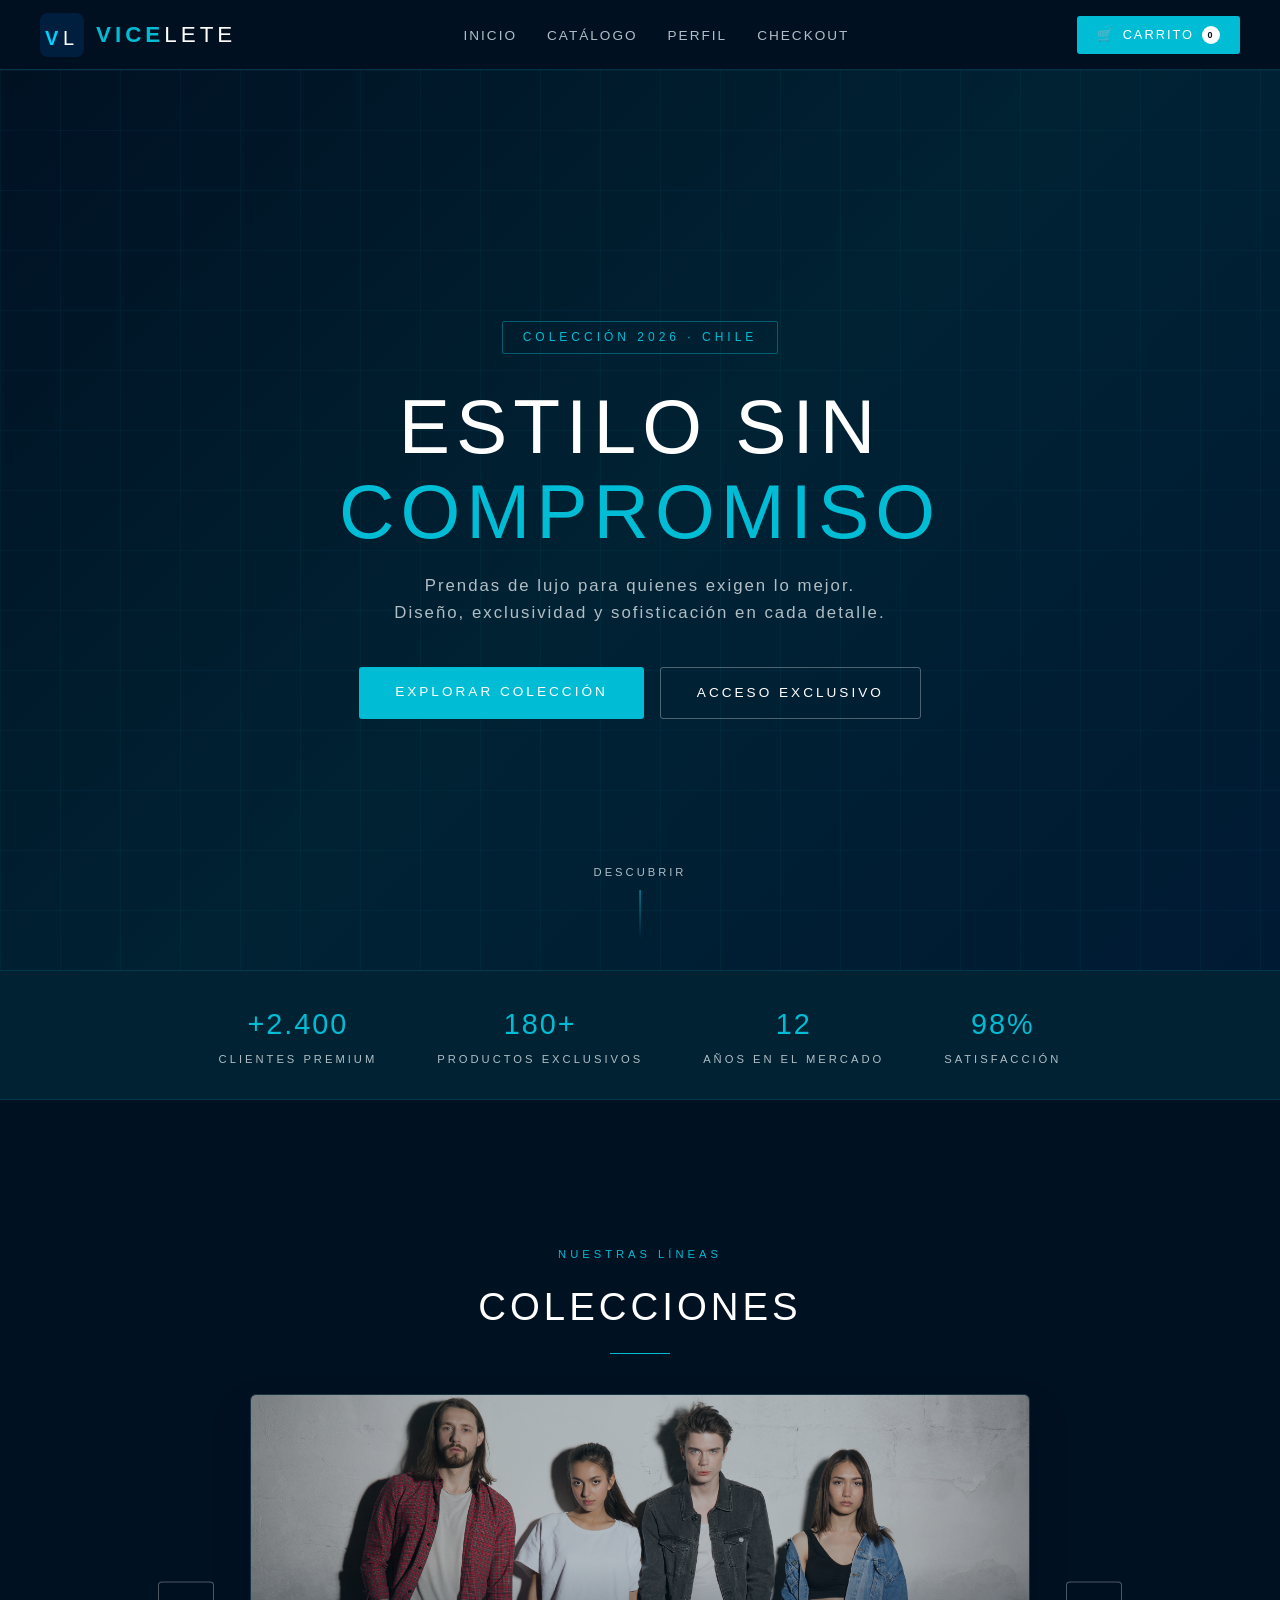
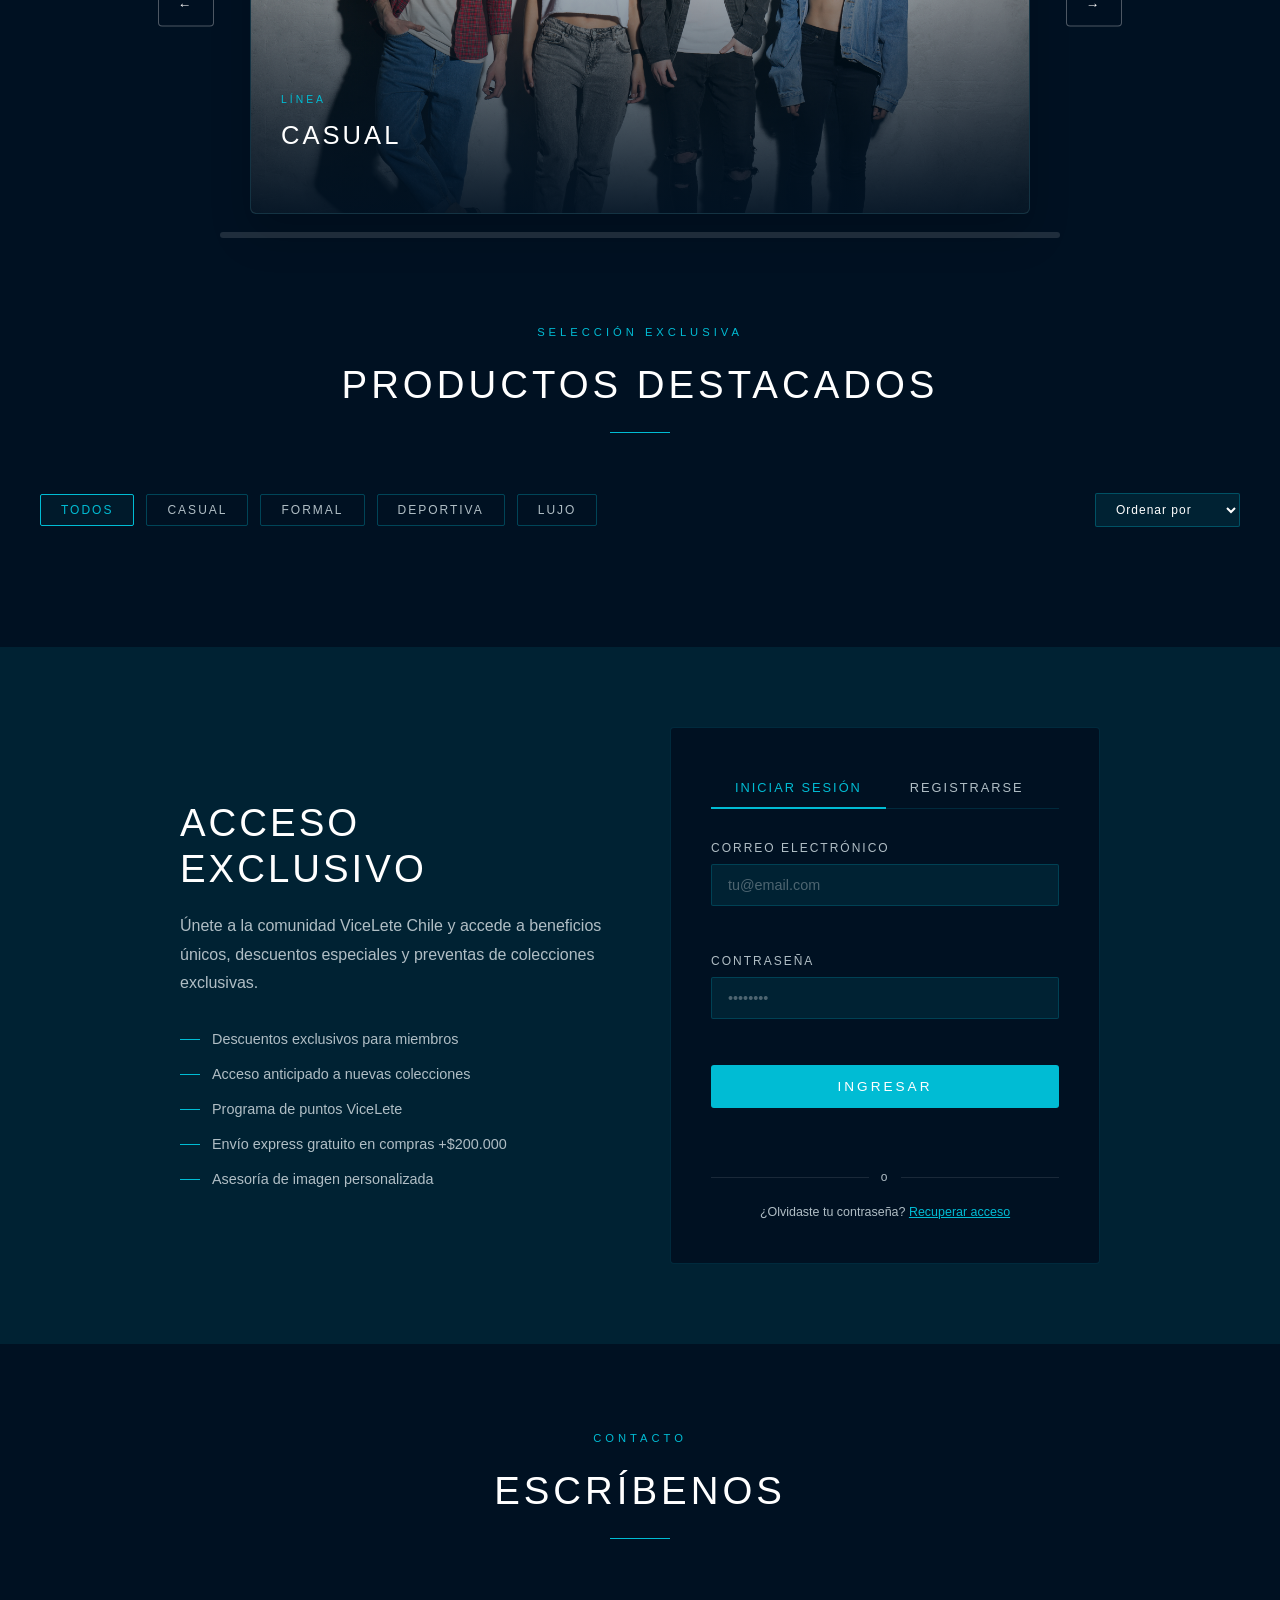
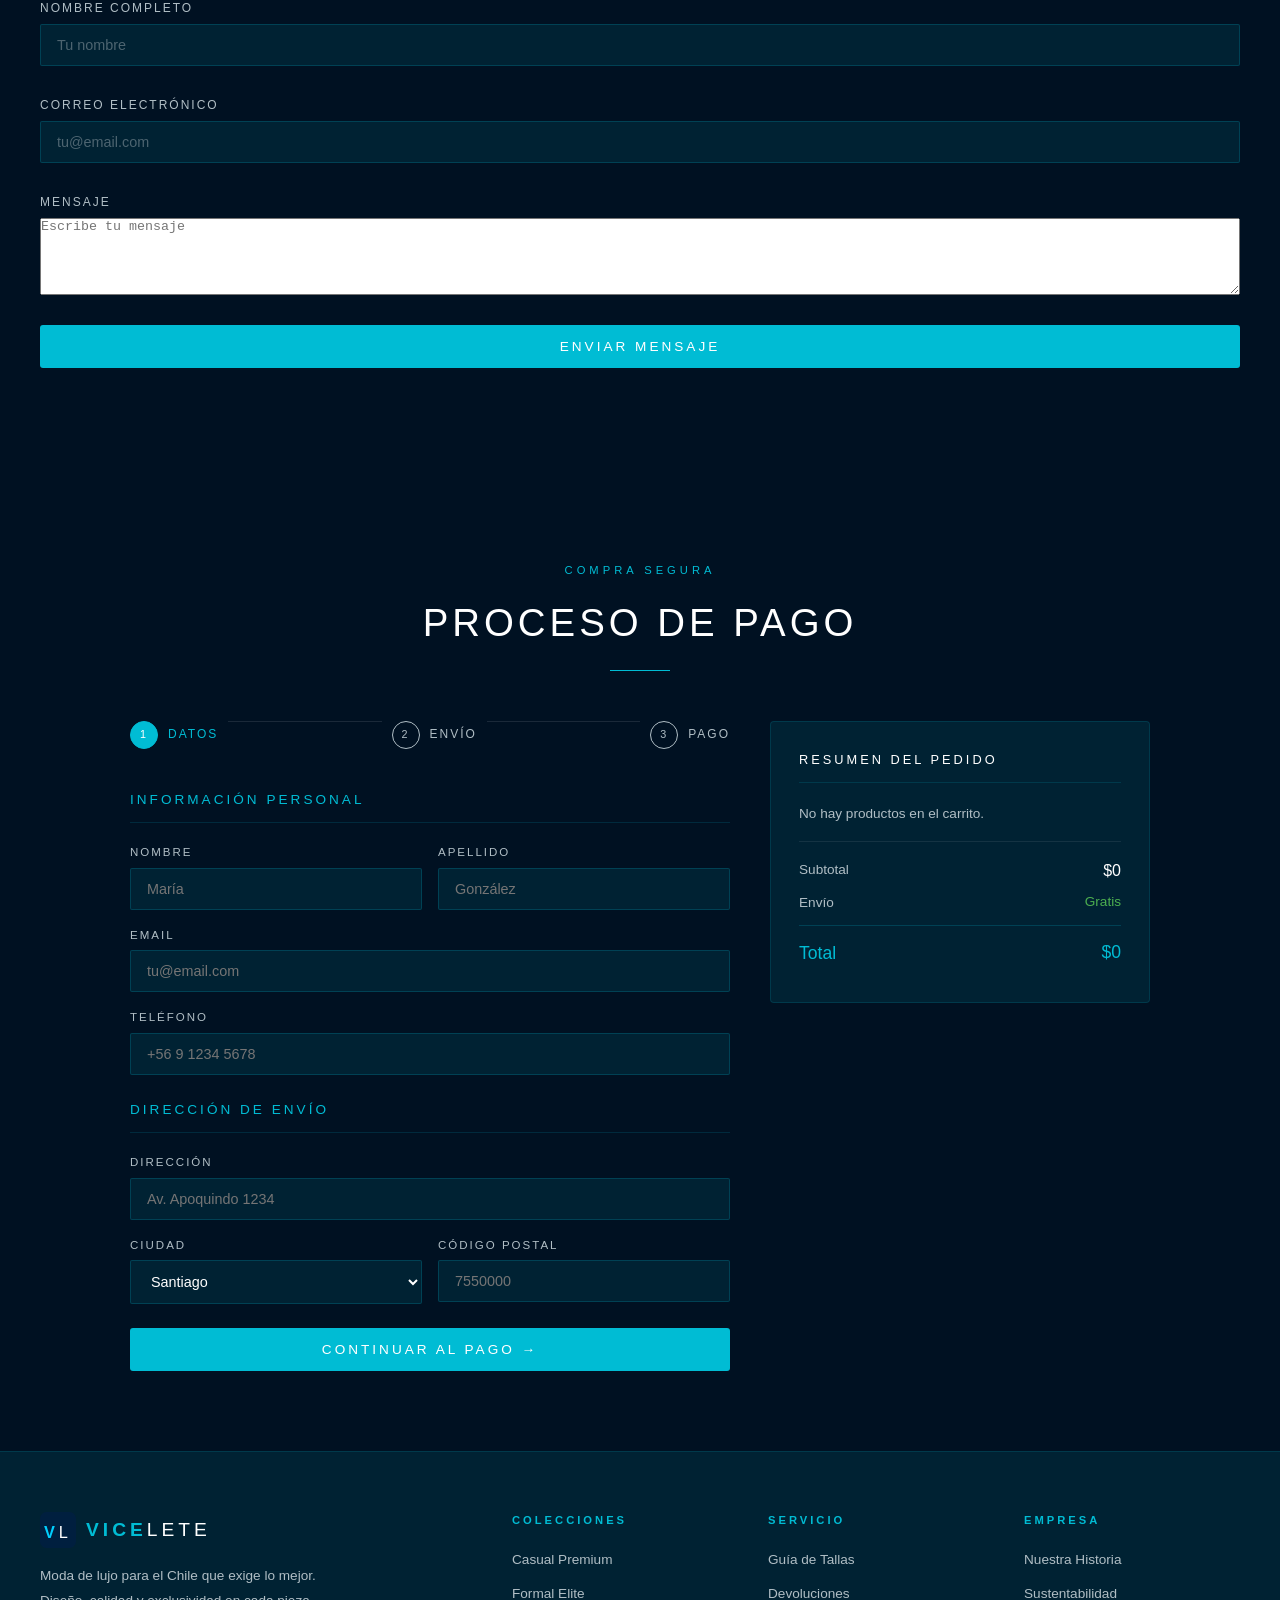
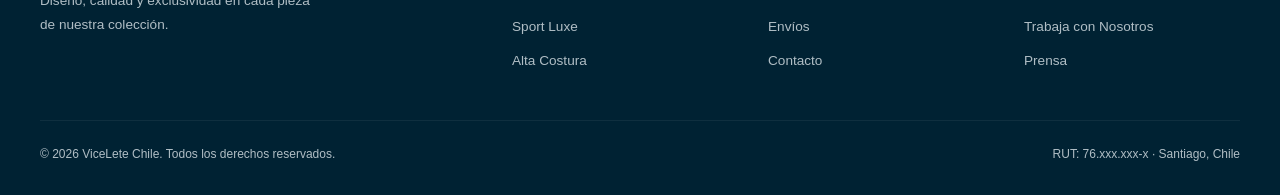
==== commit 933af36a: "version final Vicente_Letelier_eva2" ====
--- a/Vicente_Letelier_eva2/index.html
+++ b/Vicente_Letelier_eva2/index.html
@@ -26,9 +26,9 @@
       <li><a href="#checkout">Checkout</a></li>
     </ul>
   </nav>
-  <button class="nav-cart">
+  <button class="nav-cart" onclick="toggleCart()">
     <span>🛒</span> Carrito
-    <span class="cart-count">0</span>
+    <span class="cart-count" id="cartCount">0</span>
   </button>
 </header>
 <main>
@@ -71,9 +71,9 @@
   </div>
   <div class="cat-carousel">
     <div class="cat-carousel-window">
-      <button class="btn-outline carousel-nav left" type="button">←</button>
+      <button class="btn-outline carousel-nav left" type="button" onclick="prevCategory()">←</button>
       <div class="cat-grid" id="catGrid">
-        <div class="cat-card active" data-cat-index="0">
+        <div class="cat-card active" onclick="filterProducts('Casual')" data-cat-index="0">
           <img class="cat-img" src="./imagenes/categorias/casual.jpg" alt="Casual">
           <div class="cat-overlay">
             <div class="cat-tag">Línea</div>
@@ -81,7 +81,7 @@
             <div class="cat-desc">Comodidad con clase para cada día.</div>
           </div>
         </div>
-        <div class="cat-card hidden" data-cat-index="1">
+        <div class="cat-card hidden" onclick="filterProducts('Formal')" data-cat-index="1">
           <img class="cat-img" src="./imagenes/categorias/formal.jpg" alt="Formal">
           <div class="cat-overlay">
             <div class="cat-tag">Línea</div>
@@ -89,7 +89,7 @@
             <div class="cat-desc">Elegancia profesional a otro nivel.</div>
           </div>
         </div>
-        <div class="cat-card hidden" data-cat-index="2">
+        <div class="cat-card hidden" onclick="filterProducts('Deportiva')" data-cat-index="2">
           <img class="cat-img" src="./imagenes/categorias/deportiva.jpg" alt="Deportiva">
           <div class="cat-overlay">
             <div class="cat-tag">Línea</div>
@@ -97,7 +97,7 @@
             <div class="cat-desc">Alto rendimiento, diseño premium.</div>
           </div>
         </div>
-        <div class="cat-card hidden" data-cat-index="3">
+        <div class="cat-card hidden" onclick="filterProducts('Lujo')" data-cat-index="3">
           <img class="cat-img" src="./imagenes/categorias/lujo.jpg" alt="Lujo">
           <div class="cat-overlay">
             <div class="cat-tag">Línea</div>
@@ -106,7 +106,7 @@
           </div>
         </div>
       </div>
-      <button class="btn-outline carousel-nav right" type="button">→</button>
+      <button class="btn-outline carousel-nav right" type="button" onclick="nextCategory()">→</button>
     </div>
     <div class="cat-carousel-progress">
       <span class="carousel-progress-fill" id="carouselProgress"></span>
@@ -122,12 +122,12 @@
     <div class="section-line"></div>
   </div>
   <div class="prod-filters">
-    <button class="filter-btn active">Todos</button>
-    <button class="filter-btn">Casual</button>
-    <button class="filter-btn">Formal</button>
-    <button class="filter-btn">Deportiva</button>
-    <button class="filter-btn">Lujo</button>
-    <select class="filter-select">
+    <button class="filter-btn active" onclick="filterProducts('Todos',this)">Todos</button>
+    <button class="filter-btn" onclick="filterProducts('Casual',this)">Casual</button>
+    <button class="filter-btn" onclick="filterProducts('Formal',this)">Formal</button>
+    <button class="filter-btn" onclick="filterProducts('Deportiva',this)">Deportiva</button>
+    <button class="filter-btn" onclick="filterProducts('Lujo',this)">Lujo</button>
+    <select class="filter-select" onchange="sortProducts(this.value)">
       <option value="">Ordenar por</option>
       <option value="asc">Menor precio</option>
       <option value="desc">Mayor precio</option>
@@ -153,40 +153,48 @@
     </div>
     <div class="auth-box">
       <div class="auth-tabs">
-        <button class="auth-tab active">Iniciar Sesión</button>
-        <button class="auth-tab">Registrarse</button>
-      </div>
-      <form class="auth-form active">
-        <div class="form-group">
-          <label>Correo Electrónico</label>
-          <input type="email" placeholder="tu@email.com">
-        </div>
-        <div class="form-group">
-          <label>Contraseña</label>
-          <input type="password" placeholder="••••••••">
+        <button class="auth-tab active" onclick="switchTab('login')">Iniciar Sesión</button>
+        <button class="auth-tab" onclick="switchTab('register')">Registrarse</button>
+      </div>
+      <form class="auth-form active" id="loginForm" novalidate>
+        <div class="form-group">
+          <label for="loginEmail">Correo Electrónico</label>
+          <input type="email" placeholder="tu@email.com" id="loginEmail" name="loginEmail">
+          <div class="auth-msg field-error" id="loginEmailError"></div>
+        </div>
+        <div class="form-group">
+          <label for="loginPass">Contraseña</label>
+          <input type="password" placeholder="••••••••" id="loginPass" name="loginPass">
+          <div class="auth-msg field-error" id="loginPassError"></div>
         </div>
         <button class="btn-primary" type="submit" style="width:100%;border:none">Ingresar</button>
+        <div class="auth-msg" id="loginMsg"></div>
         <div class="form-divider">o</div>
         <p style="text-align:center;font-size:.78em;color:var(--gray)">¿Olvidaste tu contraseña? <a href="#" style="color:var(--cyan)">Recuperar acceso</a></p>
       </form>
-      <form class="auth-form">
-        <div class="form-group">
-          <label>Nombre Completo</label>
-          <input type="text" placeholder="Tu nombre">
-        </div>
-        <div class="form-group">
-          <label>Correo Electrónico</label>
-          <input type="email" placeholder="tu@email.com">
-        </div>
-        <div class="form-group">
-          <label>Contraseña</label>
-          <input type="password" placeholder="Mínimo 8 caracteres">
-        </div>
-        <div class="form-group">
-          <label>Confirmar Contraseña</label>
-          <input type="password" placeholder="Repite tu contraseña">
+      <form class="auth-form" id="registerForm" novalidate>
+        <div class="form-group">
+          <label for="regName">Nombre Completo</label>
+          <input type="text" placeholder="Tu nombre" id="regName" name="regName">
+          <div class="auth-msg field-error" id="regNameError"></div>
+        </div>
+        <div class="form-group">
+          <label for="regEmail">Correo Electrónico</label>
+          <input type="email" placeholder="tu@email.com" id="regEmail" name="regEmail">
+          <div class="auth-msg field-error" id="regEmailError"></div>
+        </div>
+        <div class="form-group">
+          <label for="regPass">Contraseña</label>
+          <input type="password" placeholder="Mínimo 8 caracteres" id="regPass" name="regPass">
+          <div class="auth-msg field-error" id="regPassError"></div>
+        </div>
+        <div class="form-group">
+          <label for="regPass2">Confirmar Contraseña</label>
+          <input type="password" placeholder="Repite tu contraseña" id="regPass2" name="regPass2">
+          <div class="auth-msg field-error" id="regPass2Error"></div>
         </div>
         <button class="btn-primary" type="submit" style="width:100%;border:none">Crear Cuenta</button>
+        <div class="auth-msg" id="registerMsg"></div>
       </form>
     </div>
   </div>
@@ -198,20 +206,24 @@
     <h2 class="section-title">Escríbenos</h2>
     <div class="section-line"></div>
   </div>
-  <form class="contact-form">
+  <form id="contactoForm" class="contact-form" novalidate>
     <div class="form-group">
-      <label>Nombre Completo</label>
-      <input type="text" placeholder="Tu nombre">
+      <label for="contactName">Nombre Completo</label>
+      <input type="text" id="contactName" name="contactName" placeholder="Tu nombre">
+      <div class="auth-msg field-error" id="contactNameError"></div>
     </div>
     <div class="form-group">
-      <label>Correo Electrónico</label>
-      <input type="email" placeholder="tu@email.com">
+      <label for="contactEmail">Correo Electrónico</label>
+      <input type="email" id="contactEmail" name="contactEmail" placeholder="tu@email.com">
+      <div class="auth-msg field-error" id="contactEmailError"></div>
     </div>
     <div class="form-group">
-      <label>Mensaje</label>
-      <textarea rows="5" placeholder="Escribe tu mensaje"></textarea>
+      <label for="contactMessage">Mensaje</label>
+      <textarea id="contactMessage" name="contactMessage" rows="5" placeholder="Escribe tu mensaje"></textarea>
+      <div class="auth-msg field-error" id="contactMessageError"></div>
     </div>
     <button class="btn-primary" type="submit" style="width:100%;border:none">Enviar Mensaje</button>
+    <div class="auth-msg" id="contactMsg"></div>
   </form>
 </section>
 
@@ -227,58 +239,58 @@
       <div class="checkout-steps">
         <div class="step active"><span class="step-num">1</span> Datos</div>
         <div class="step-sep"></div>
-        <div class="step"><span class="step-num">2</span> Envío</div>
+        <div class="step" id="step2"><span class="step-num">2</span> Envío</div>
         <div class="step-sep"></div>
-        <div class="step"><span class="step-num">3</span> Pago</div>
-      </div>
-      <div>
+        <div class="step" id="step3"><span class="step-num">3</span> Pago</div>
+      </div>
+      <div id="checkoutStep1">
         <div class="checkout-form-title">Información Personal</div>
         <div class="form-row">
-          <div class="checkout-group"><label>Nombre</label><input type="text" placeholder="María"></div>
-          <div class="checkout-group"><label>Apellido</label><input type="text" placeholder="González"></div>
-        </div>
-        <div class="checkout-group"><label>Email</label><input type="email" placeholder="tu@email.com"></div>
-        <div class="checkout-group"><label>Teléfono</label><input type="tel" placeholder="+56 9 1234 5678"></div>
+          <div class="checkout-group"><label>Nombre</label><input type="text" placeholder="María" id="ckName"></div>
+          <div class="checkout-group"><label>Apellido</label><input type="text" placeholder="González" id="ckLastname"></div>
+        </div>
+        <div class="checkout-group"><label>Email</label><input type="email" placeholder="tu@email.com" id="ckEmail"></div>
+        <div class="checkout-group"><label>Teléfono</label><input type="tel" placeholder="+56 9 1234 5678" id="ckPhone"></div>
         <div class="checkout-form-title" style="margin-top:24px">Dirección de Envío</div>
-        <div class="checkout-group"><label>Dirección</label><input type="text" placeholder="Av. Apoquindo 1234"></div>
+        <div class="checkout-group"><label>Dirección</label><input type="text" placeholder="Av. Apoquindo 1234" id="ckAddr"></div>
         <div class="form-row">
           <div class="checkout-group"><label>Ciudad</label>
-            <select>
+            <select id="ckCity">
               <option>Santiago</option><option>Valparaíso</option><option>Viña del Mar</option><option>Concepción</option><option>Antofagasta</option>
             </select>
           </div>
-          <div class="checkout-group"><label>Código Postal</label><input type="text" placeholder="7550000"></div>
-        </div>
-        <button class="btn-primary" style="width:100%;border:none;margin-top:8px">Continuar al Pago →</button>
-      </div>
-      <div style="display:none">
+          <div class="checkout-group"><label>Código Postal</label><input type="text" placeholder="7550000" id="ckZip"></div>
+        </div>
+        <button class="btn-primary" style="width:100%;border:none;margin-top:8px" onclick="goStep2()">Continuar al Pago →</button>
+      </div>
+      <div id="checkoutStep2" style="display:none">
         <div class="checkout-form-title">Método de Pago</div>
         <div class="pay-methods">
-          <div class="pay-method active">Tarjeta Crédito</div>
-          <div class="pay-method">Tarjeta Débito</div>
-          <div class="pay-method">WebPay</div>
-          <div class="pay-method">Transferencia</div>
-        </div>
-        <div class="checkout-group"><label>Número de Tarjeta</label><input type="text" placeholder="1234 5678 9101 1121" maxlength="19"></div>
+          <div class="pay-method active" onclick="selectPay(this)">Tarjeta Crédito</div>
+          <div class="pay-method" onclick="selectPay(this)">Tarjeta Débito</div>
+          <div class="pay-method" onclick="selectPay(this)">WebPay</div>
+          <div class="pay-method" onclick="selectPay(this)">Transferencia</div>
+        </div>
+        <div class="checkout-group"><label>Número de Tarjeta</label><input type="text" placeholder="1234 5678 9101 1121" id="ckCard" maxlength="19" oninput="formatCard(this)"></div>
         <div class="form-row">
-          <div class="checkout-group"><label>Vencimiento</label><input type="text" placeholder="MM / AA" maxlength="7"></div>
-          <div class="checkout-group"><label>CVV</label><input type="text" placeholder="•••" maxlength="3"></div>
-        </div>
-        <div class="checkout-group"><label>Nombre en la Tarjeta</label><input type="text" placeholder="MARIA GONZALEZ"></div>
+          <div class="checkout-group"><label>Vencimiento</label><input type="text" placeholder="MM / AA" id="ckExp" maxlength="7"></div>
+          <div class="checkout-group"><label>CVV</label><input type="text" placeholder="•••" id="ckCvv" maxlength="3"></div>
+        </div>
+        <div class="checkout-group"><label>Nombre en la Tarjeta</label><input type="text" placeholder="MARIA GONZALEZ" id="ckCardName"></div>
         <div class="secure-badge">🔒 Pago 100% seguro · Encriptación SSL 256-bit · PCI DSS</div>
         <div style="display:flex;gap:12px;margin-top:20px">
-          <button class="btn-outline" style="border:1px solid rgba(255,255,255,.2)">← Volver</button>
-          <button class="btn-primary" style="flex:1;border:none">Confirmar Compra · <span>$0</span></button>
+          <button class="btn-outline" style="border:1px solid rgba(255,255,255,.2)" onclick="backStep1()">← Volver</button>
+          <button class="btn-primary" style="flex:1;border:none" onclick="processPay()">Confirmar Compra · <span id="payTotal">$0</span></button>
         </div>
       </div>
     </div>
     <div class="order-summary">
       <div class="order-title">Resumen del Pedido</div>
-      <div><p style="color:var(--gray);font-size:.85em">No hay productos en el carrito.</p></div>
+      <div id="orderItems"><p style="color:var(--gray);font-size:.85em">No hay productos en el carrito.</p></div>
       <div class="order-divider"></div>
-      <div class="order-total-row"><span style="color:var(--gray);font-size:.85em">Subtotal</span><span>$0</span></div>
+      <div class="order-total-row"><span style="color:var(--gray);font-size:.85em">Subtotal</span><span id="oSubtotal">$0</span></div>
       <div class="order-total-row"><span style="color:var(--gray);font-size:.85em">Envío</span><span style="color:#4caf50;font-size:.85em">Gratis</span></div>
-      <div class="order-total-row final"><span>Total</span><span>$0</span></div>
+      <div class="order-total-row final"><span>Total</span><span id="oTotal">$0</span></div>
     </div>
   </div>
 </section>
@@ -331,6 +343,38 @@
     <span>RUT: 76.xxx.xxx-x · Santiago, Chile</span>
   </div>
 </footer>
+
+<!-- CARRITO LATERAL -->
+<div class="cart-overlay" id="cartOverlay" onclick="toggleCart()"></div>
+<div class="cart-drawer" id="cartDrawer">
+  <div class="cart-header-d">
+    <h3>Tu Carrito</h3>
+    <button class="cart-close" onclick="toggleCart()">✕</button>
+  </div>
+  <div class="cart-items" id="cartItemsEl"></div>
+  <div class="cart-footer-d">
+    <div class="cart-total"><span>Total</span><span id="cartTotalEl">$0</span></div>
+    <a href="#checkout" class="btn-primary" style="width:100%;text-align:center;display:block" onclick="toggleCart()">Ir al Checkout →</a>
+  </div>
+</div>
+
+<!-- MODAL ÉXITO -->
+<div class="modal-overlay" id="successModal">
+  <div class="modal">
+    <div class="modal-icon">✓</div>
+    <h3>¡Compra Exitosa!</h3>
+    <p>Tu pedido ha sido procesado correctamente. Recibirás un correo de confirmación con el número de seguimiento.</p>
+    <button class="btn-primary" style="border:none;width:100%" onclick="closeModal()">Volver al Inicio</button>
+  </div>
+</div>
+
+<!-- TOAST CONTAINER -->
+<div class="toast-wrap" id="toastWrap"></div>
+
+<script src="js/Formulario_de_Registro.js"></script>
+<script src="js/Formulario_de_Login.js"></script>
+<script src="js/Formulario_de_Contacto.js"></script>
+<script src="js/main.js?v=1"></script>
 </body>
 </html>
 
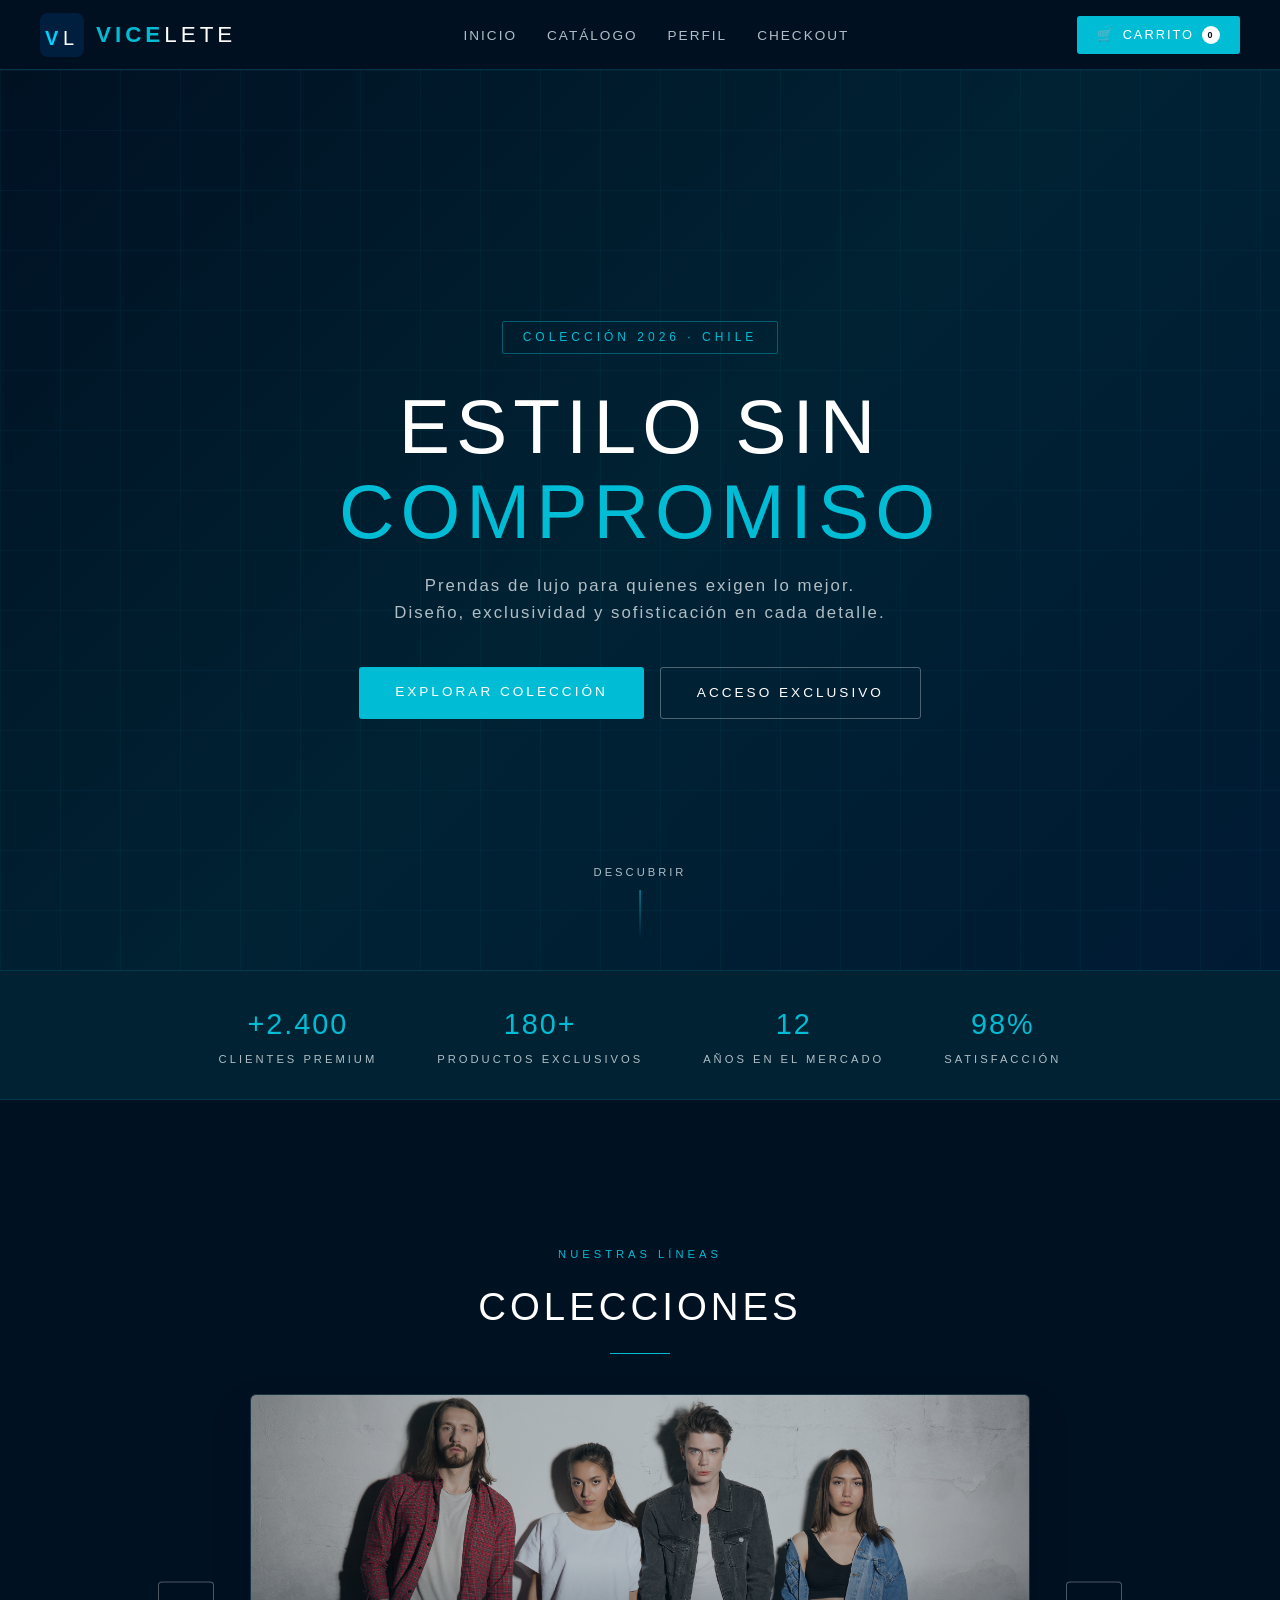
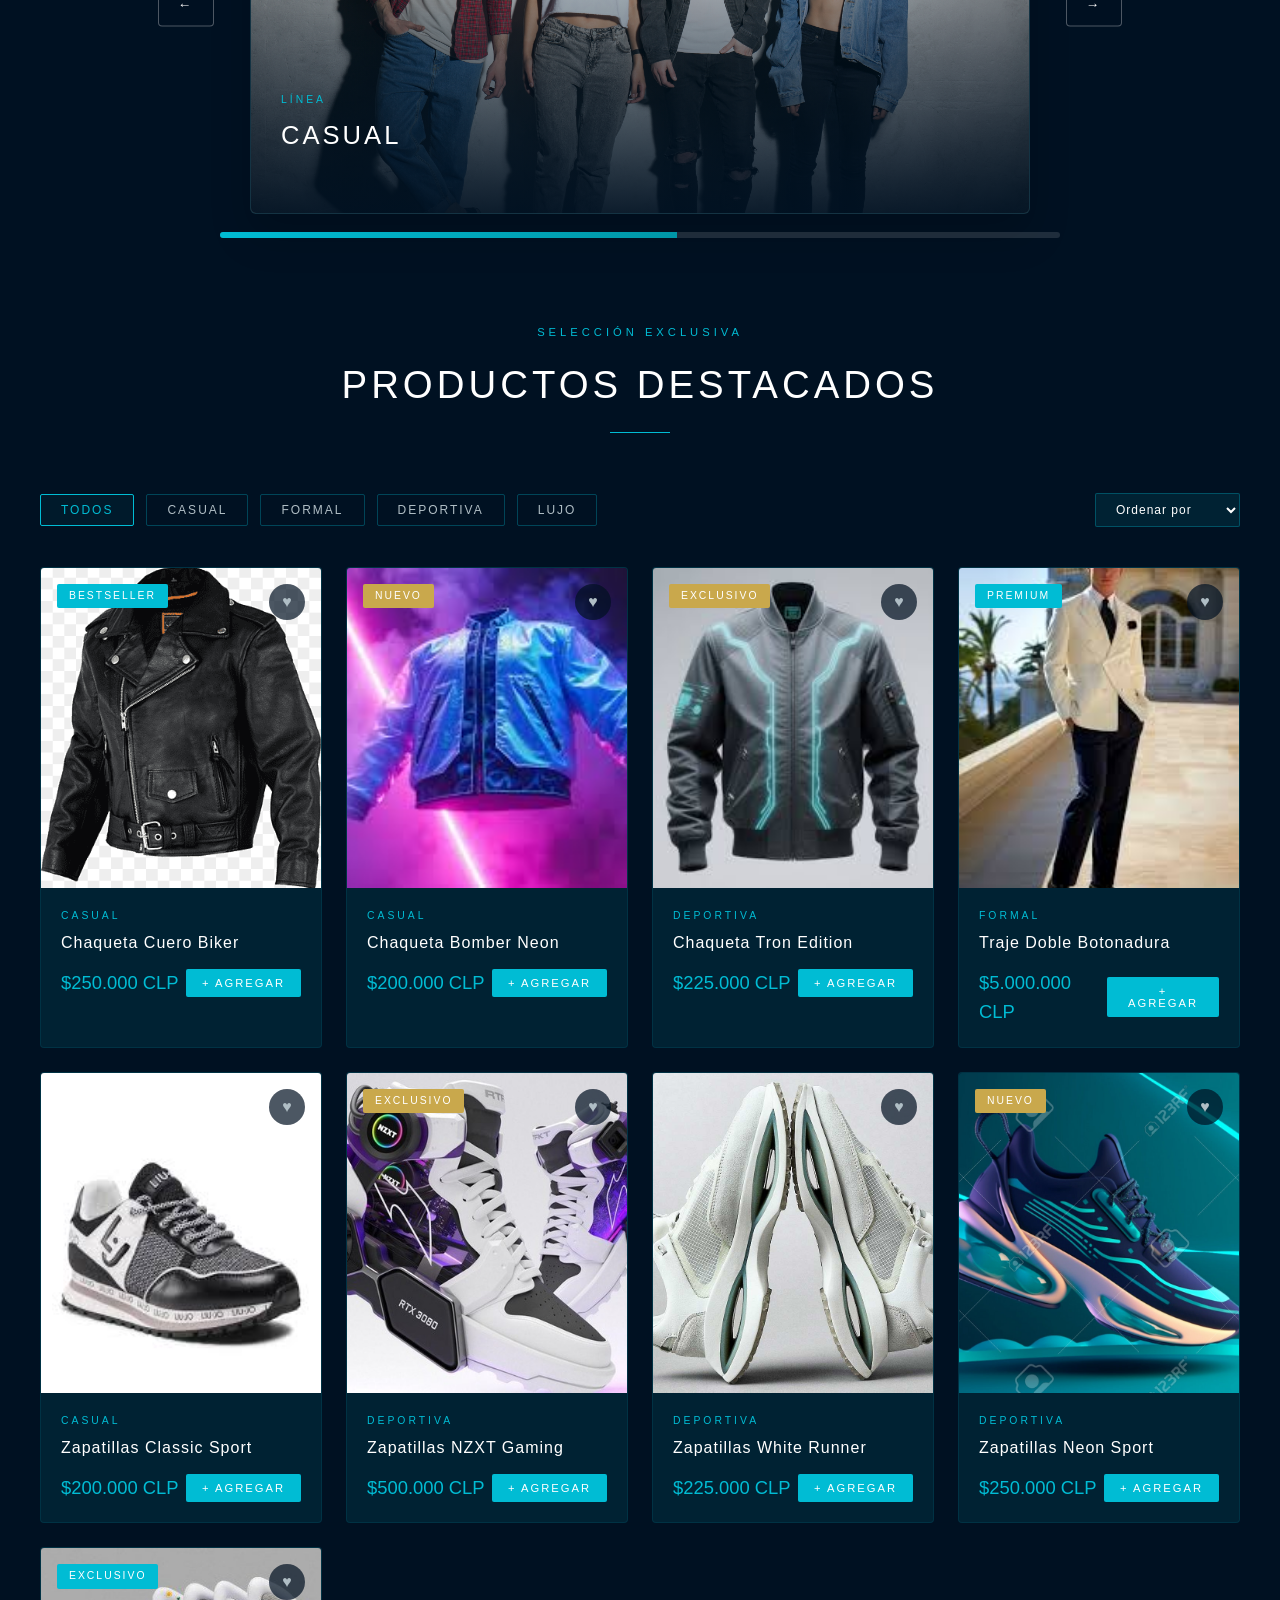
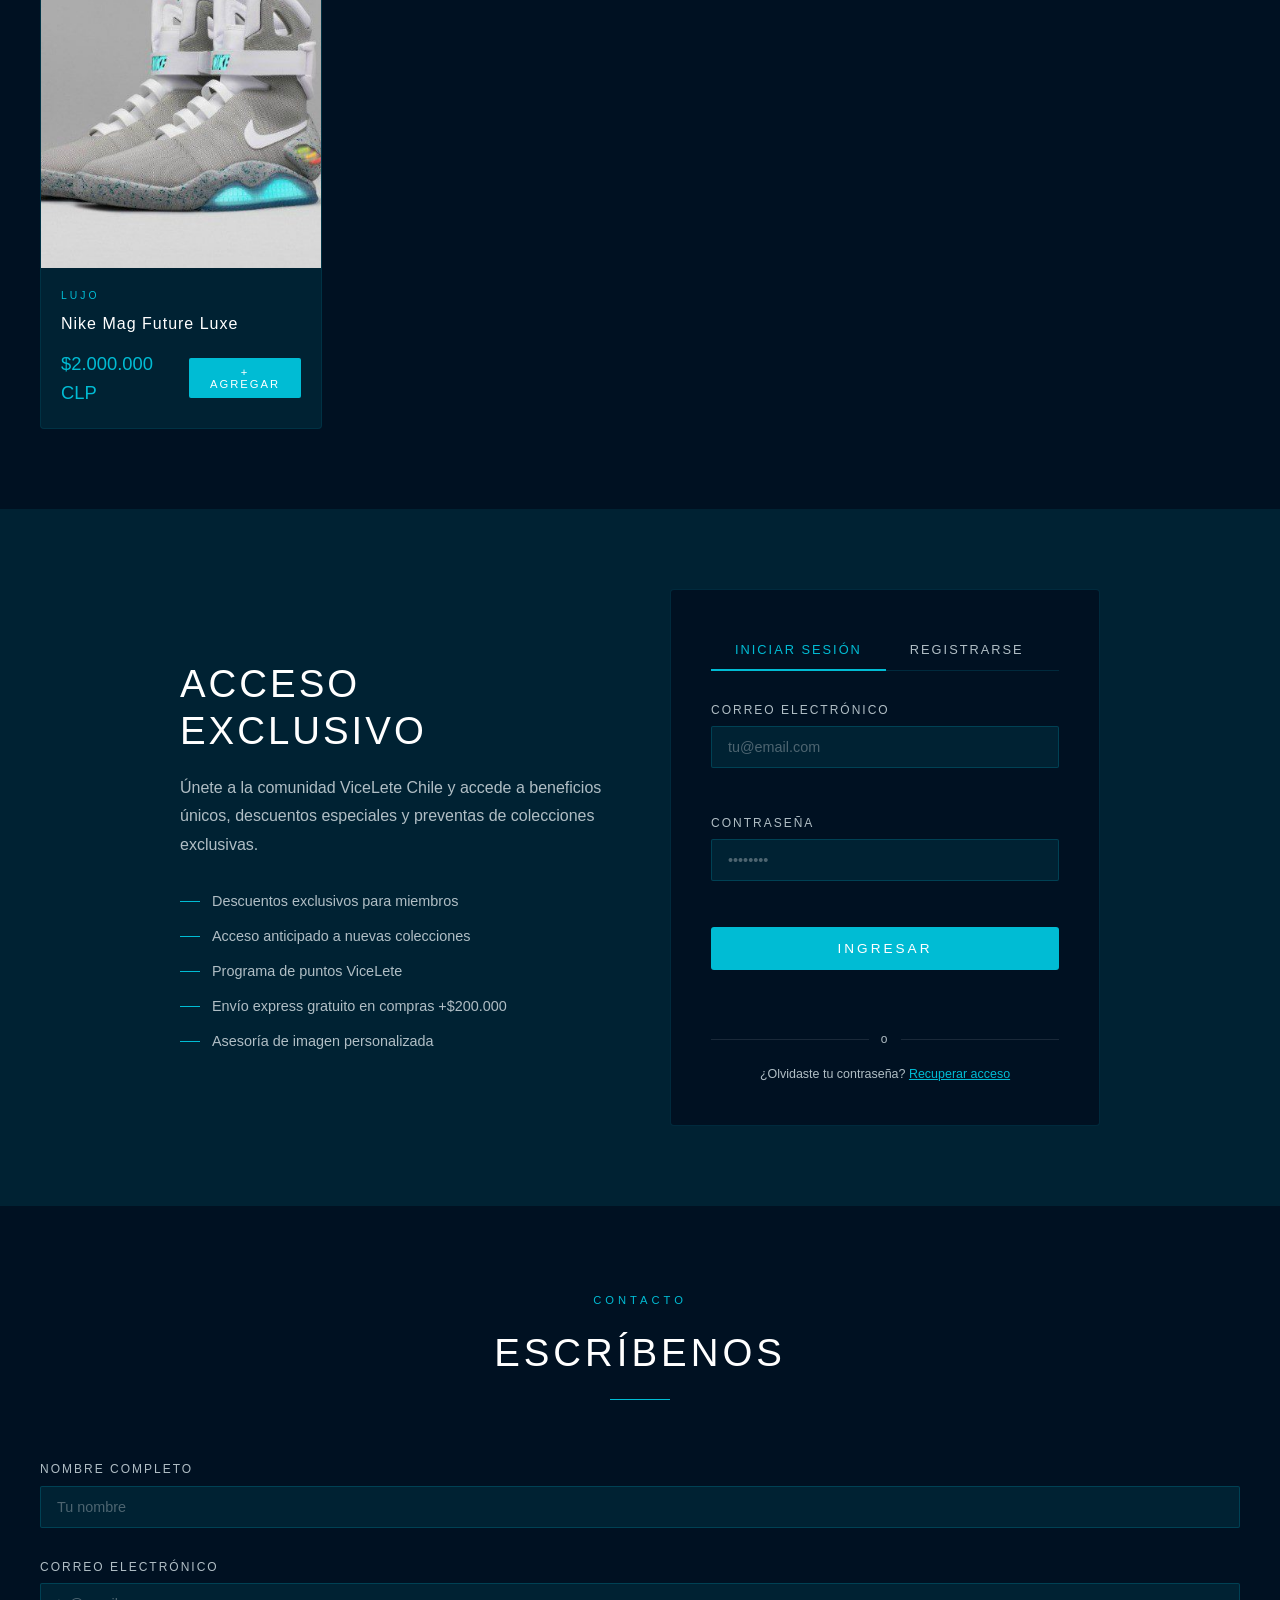
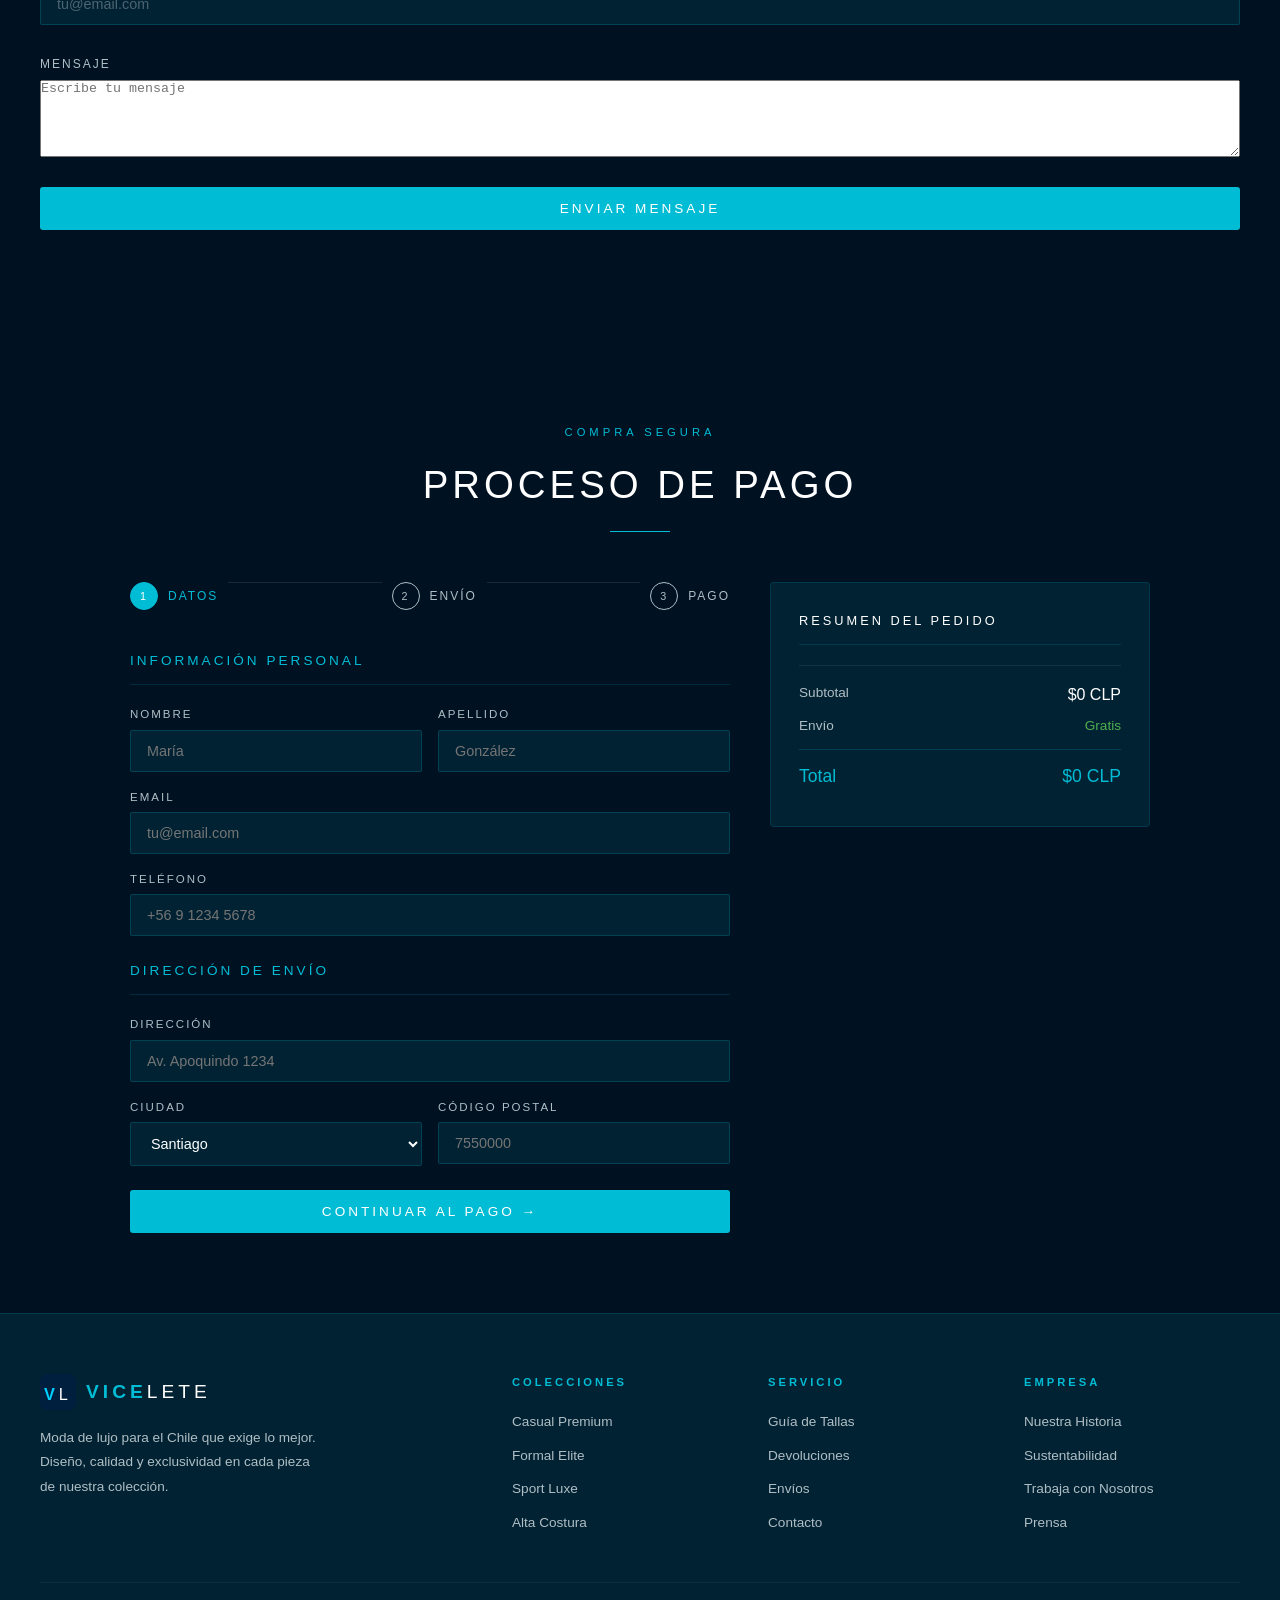
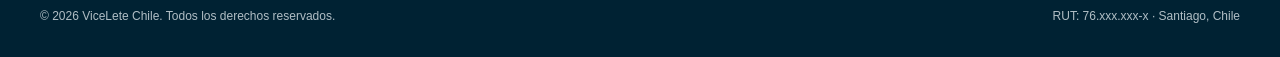
==== commit 3ae7f63f: "Ahora si final definitivo" ====
--- a/Vicente_Letelier_eva2/index.html
+++ b/Vicente_Letelier_eva2/index.html
@@ -377,4 +377,3 @@
 <script src="js/main.js?v=1"></script>
 </body>
 </html>
-
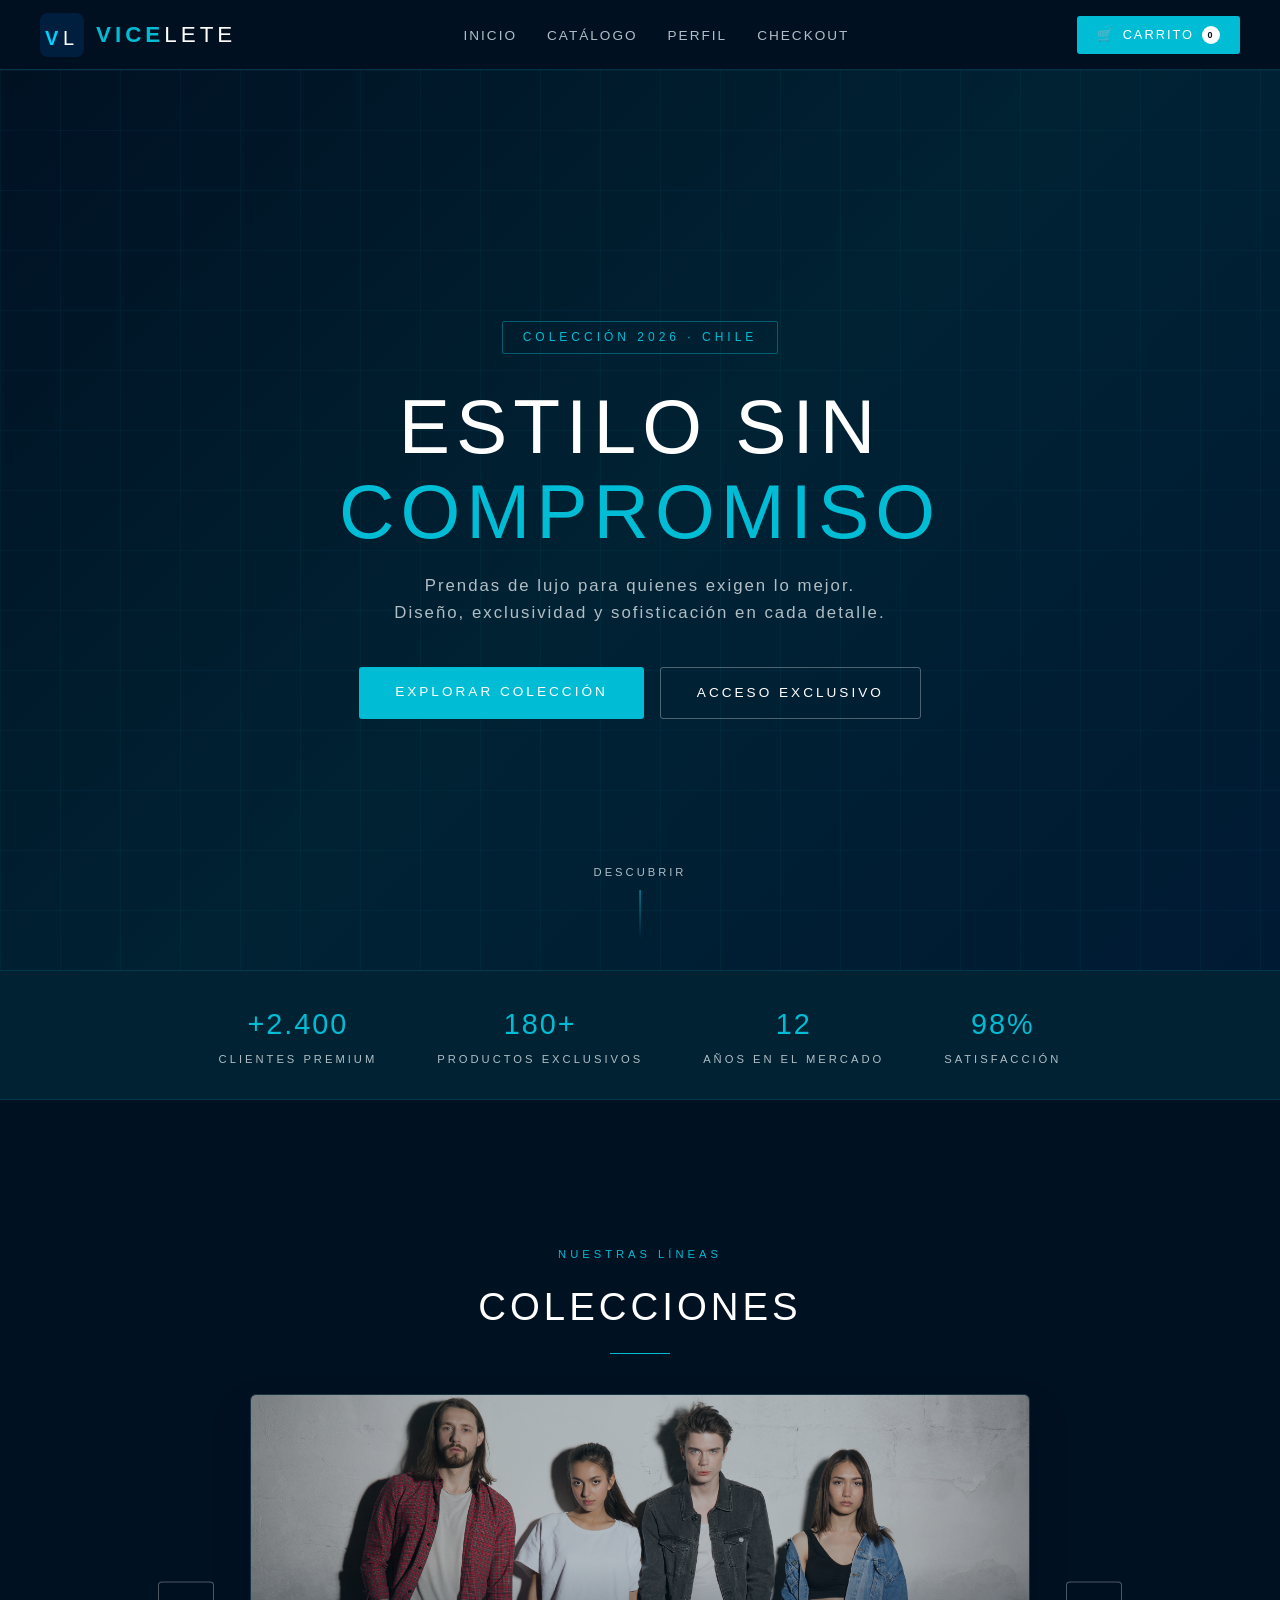
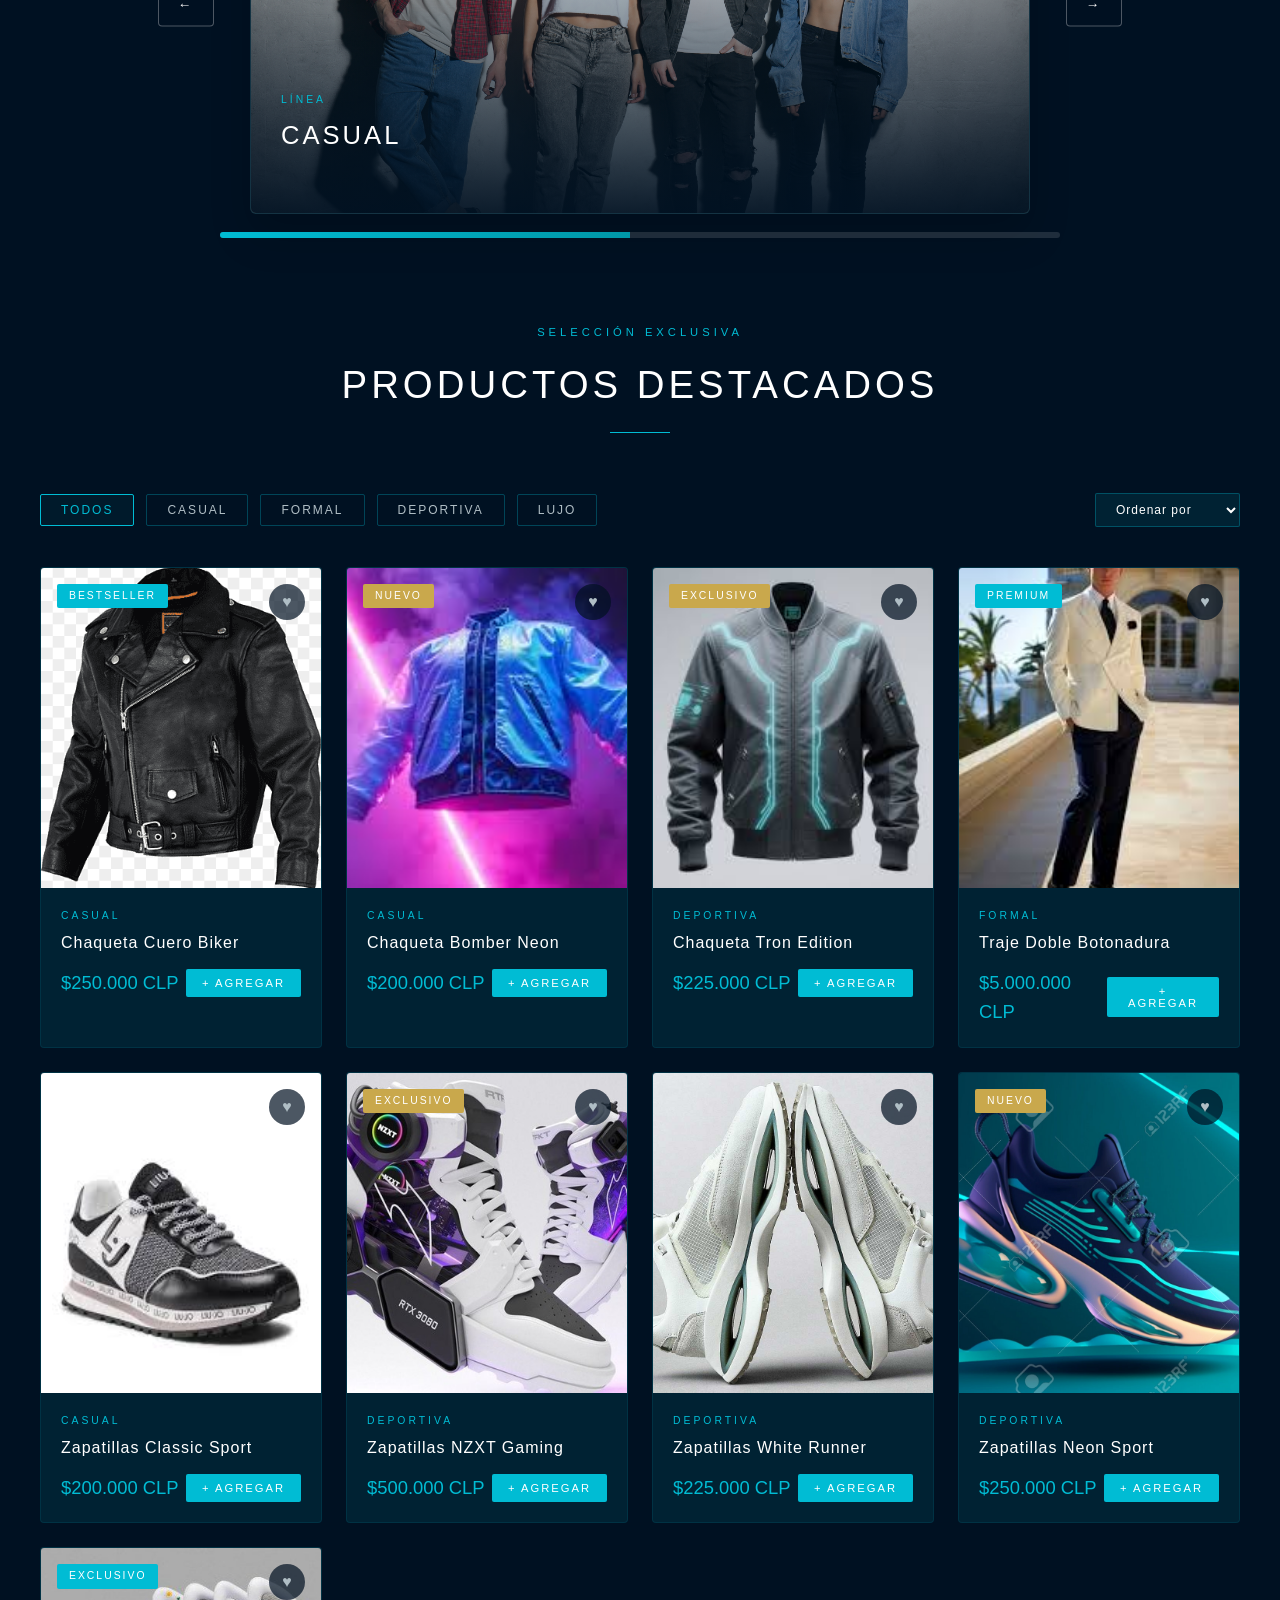
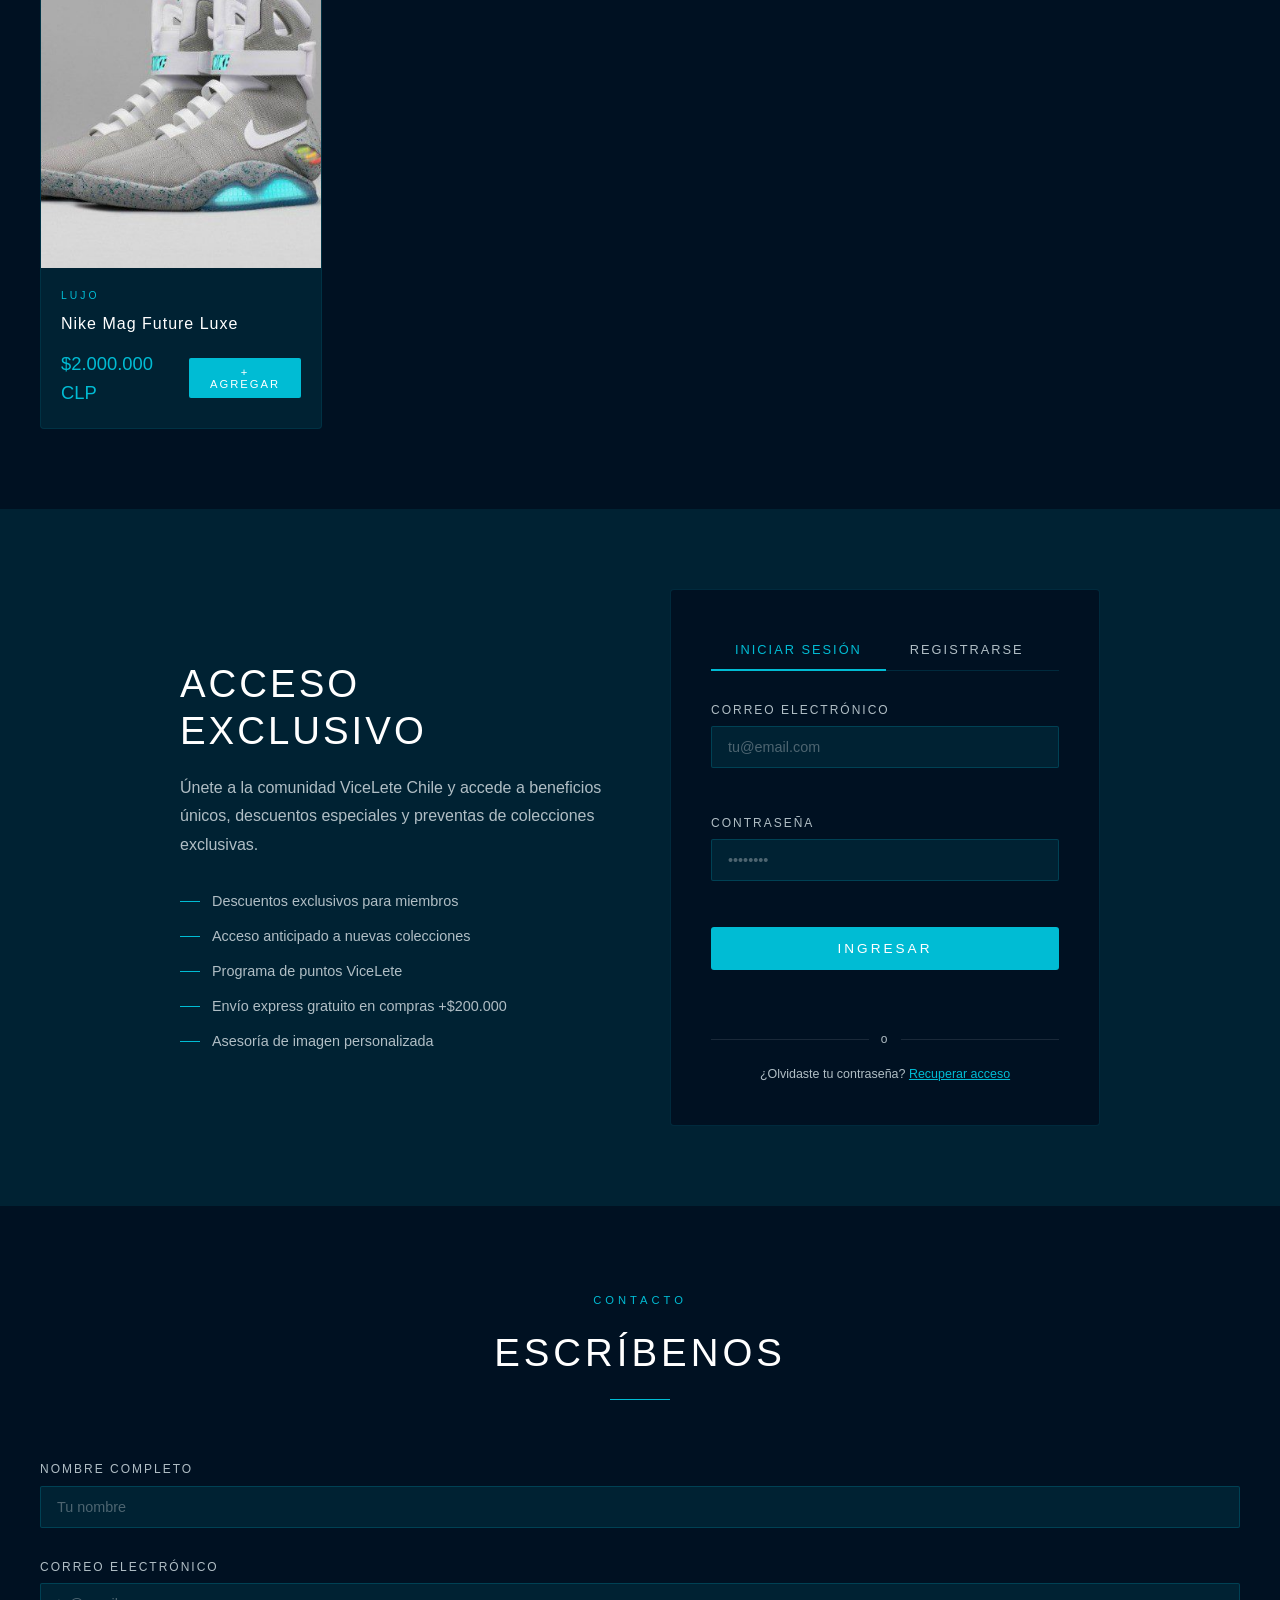
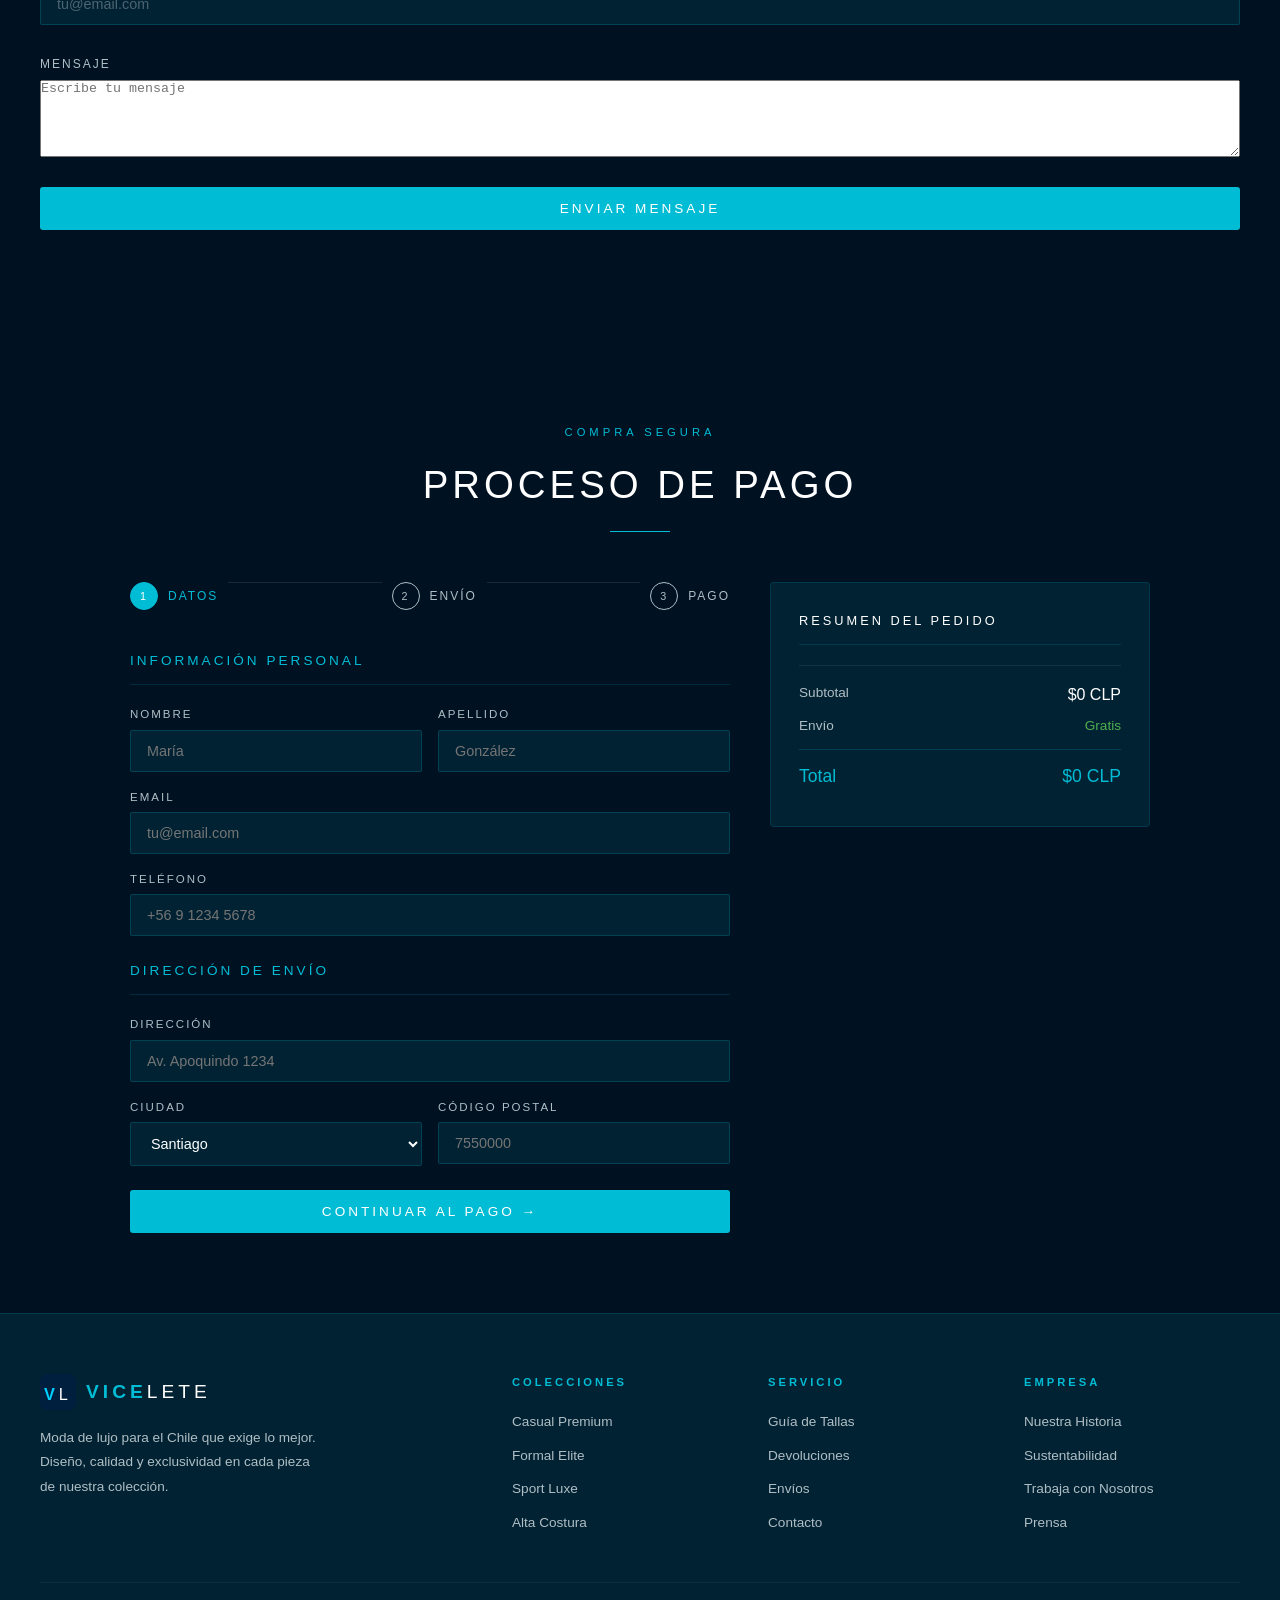
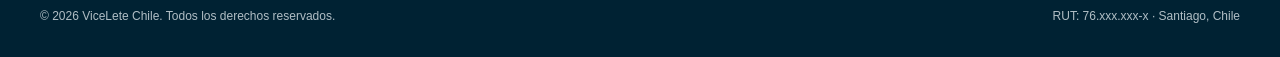
==== commit 83881b18: "final verdadero con un /loader.js para evitar todos posibles errores" ====
--- a/Vicente_Letelier_eva2/index.html
+++ b/Vicente_Letelier_eva2/index.html
@@ -371,9 +371,7 @@
 <!-- TOAST CONTAINER -->
 <div class="toast-wrap" id="toastWrap"></div>
 
-<script src="js/Formulario_de_Registro.js"></script>
-<script src="js/Formulario_de_Login.js"></script>
-<script src="js/Formulario_de_Contacto.js"></script>
-<script src="js/main.js?v=1"></script>
+<script src="js/loader.js"></script>
 </body>
 </html>
+
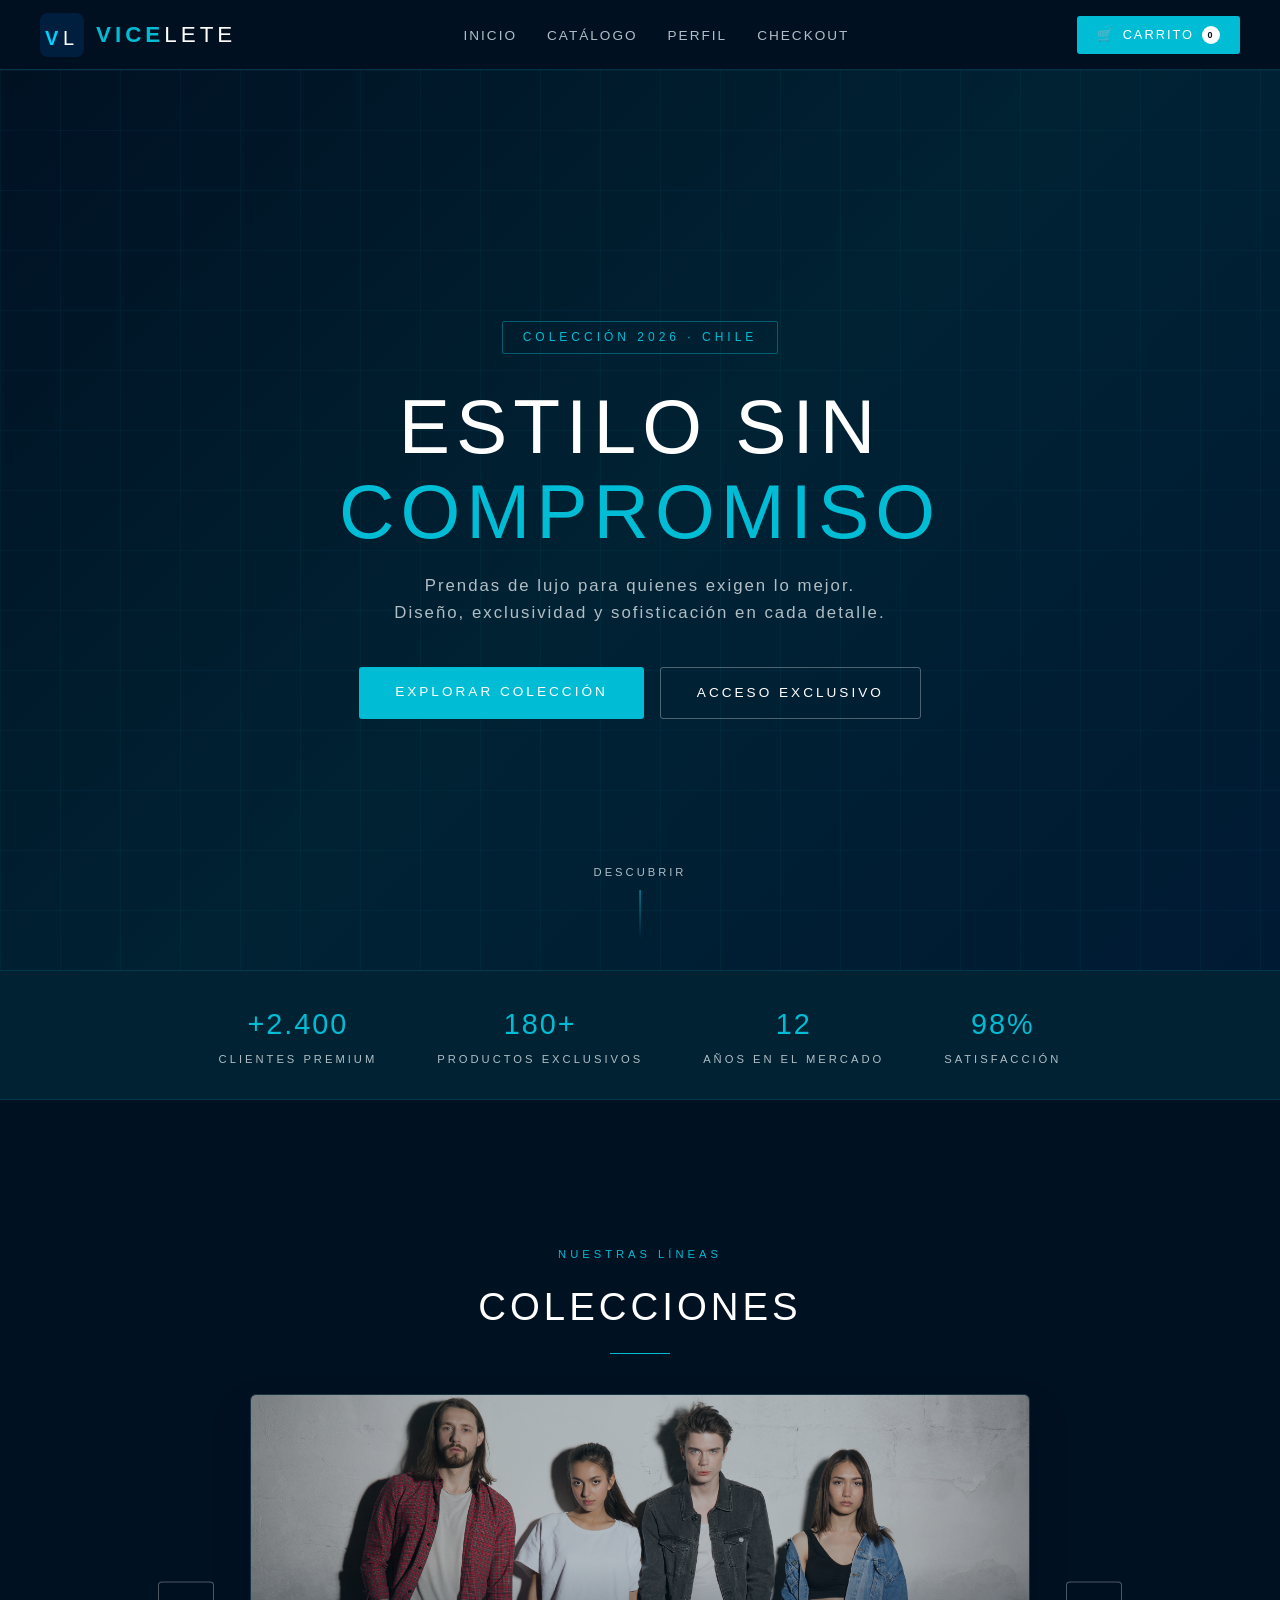
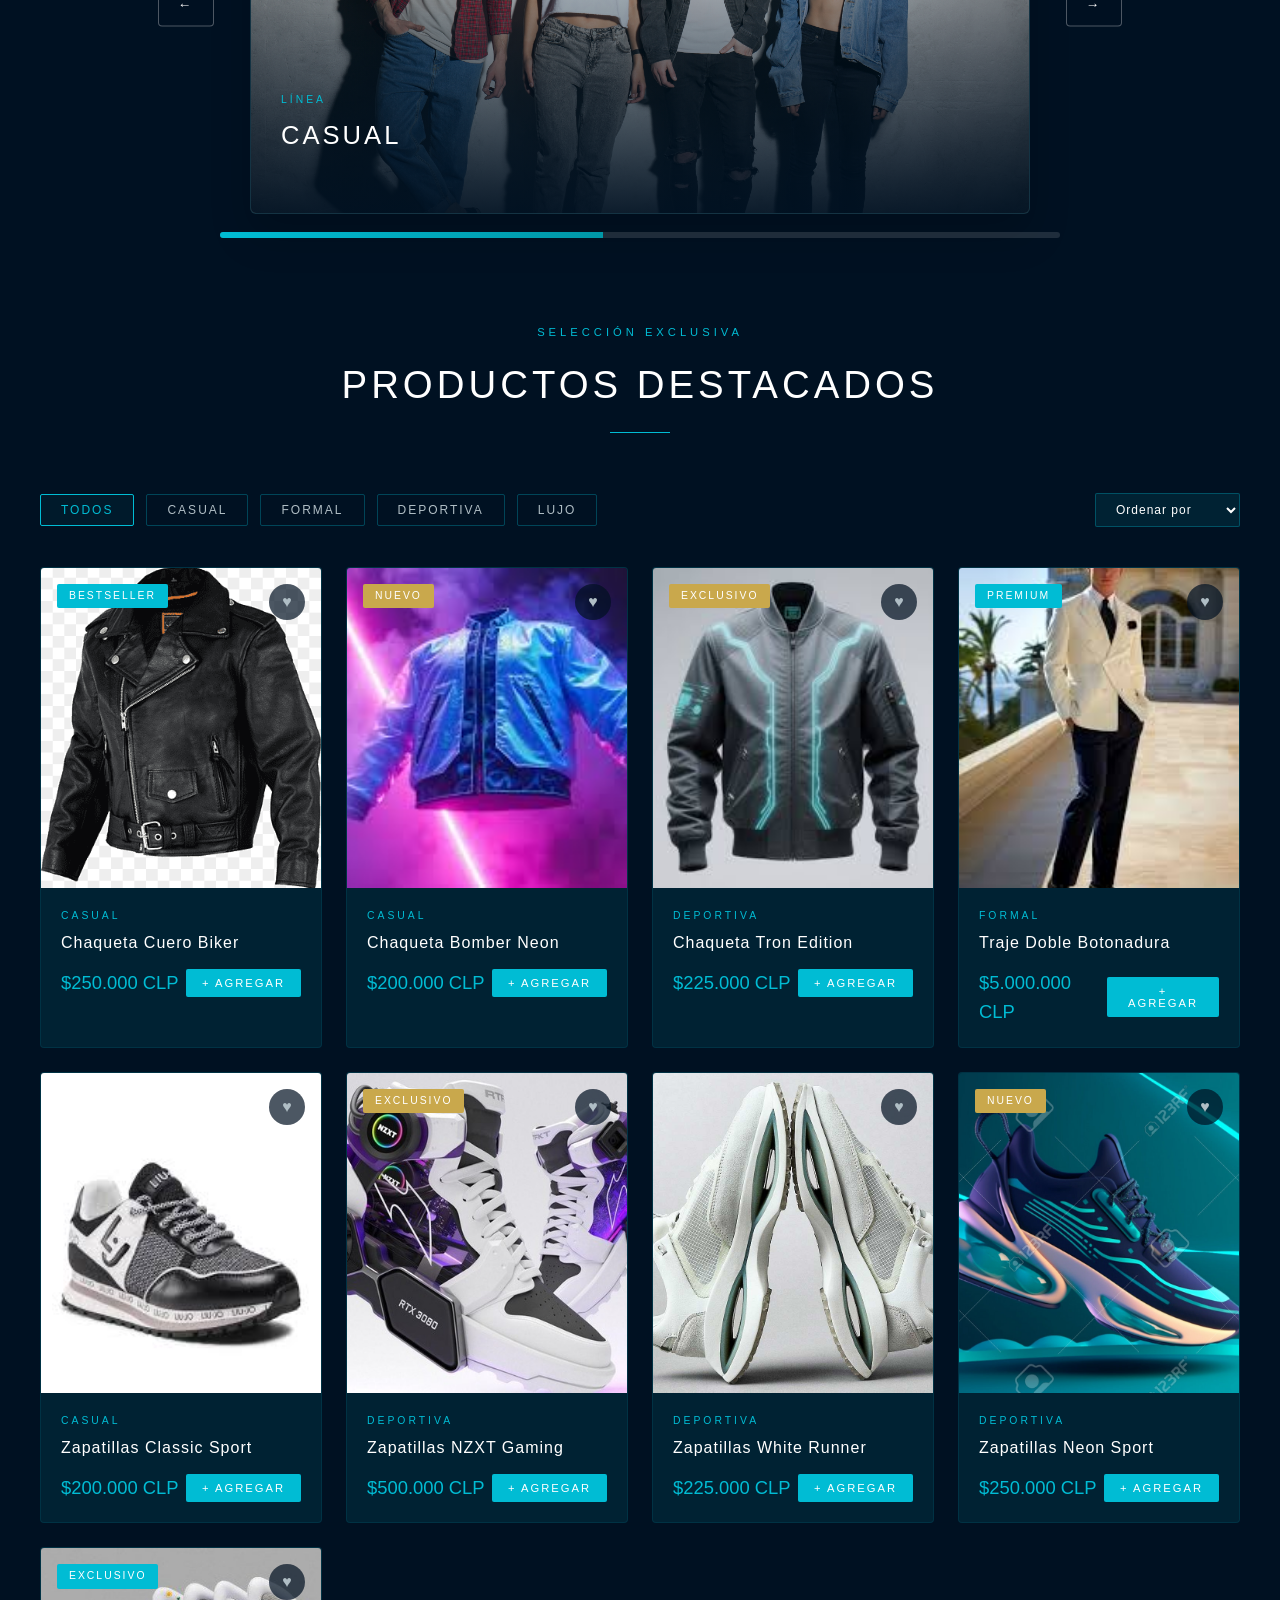
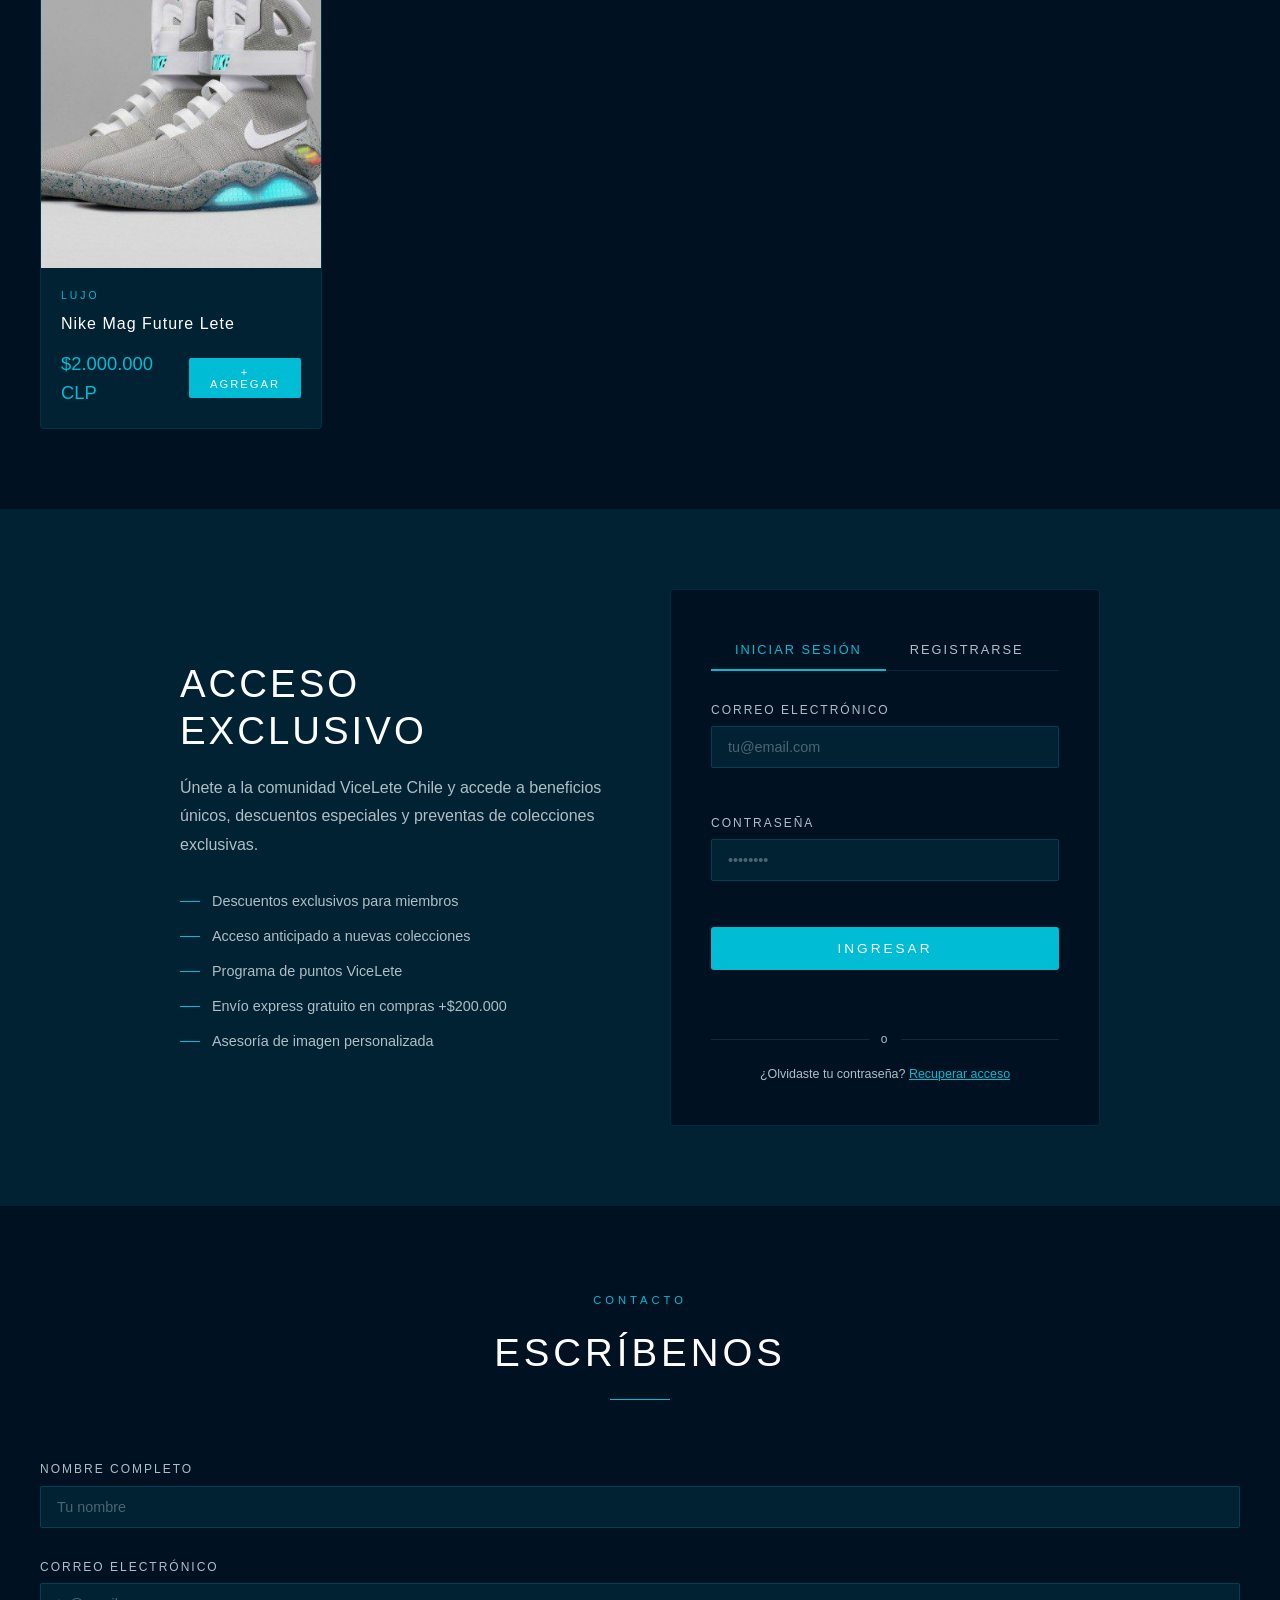
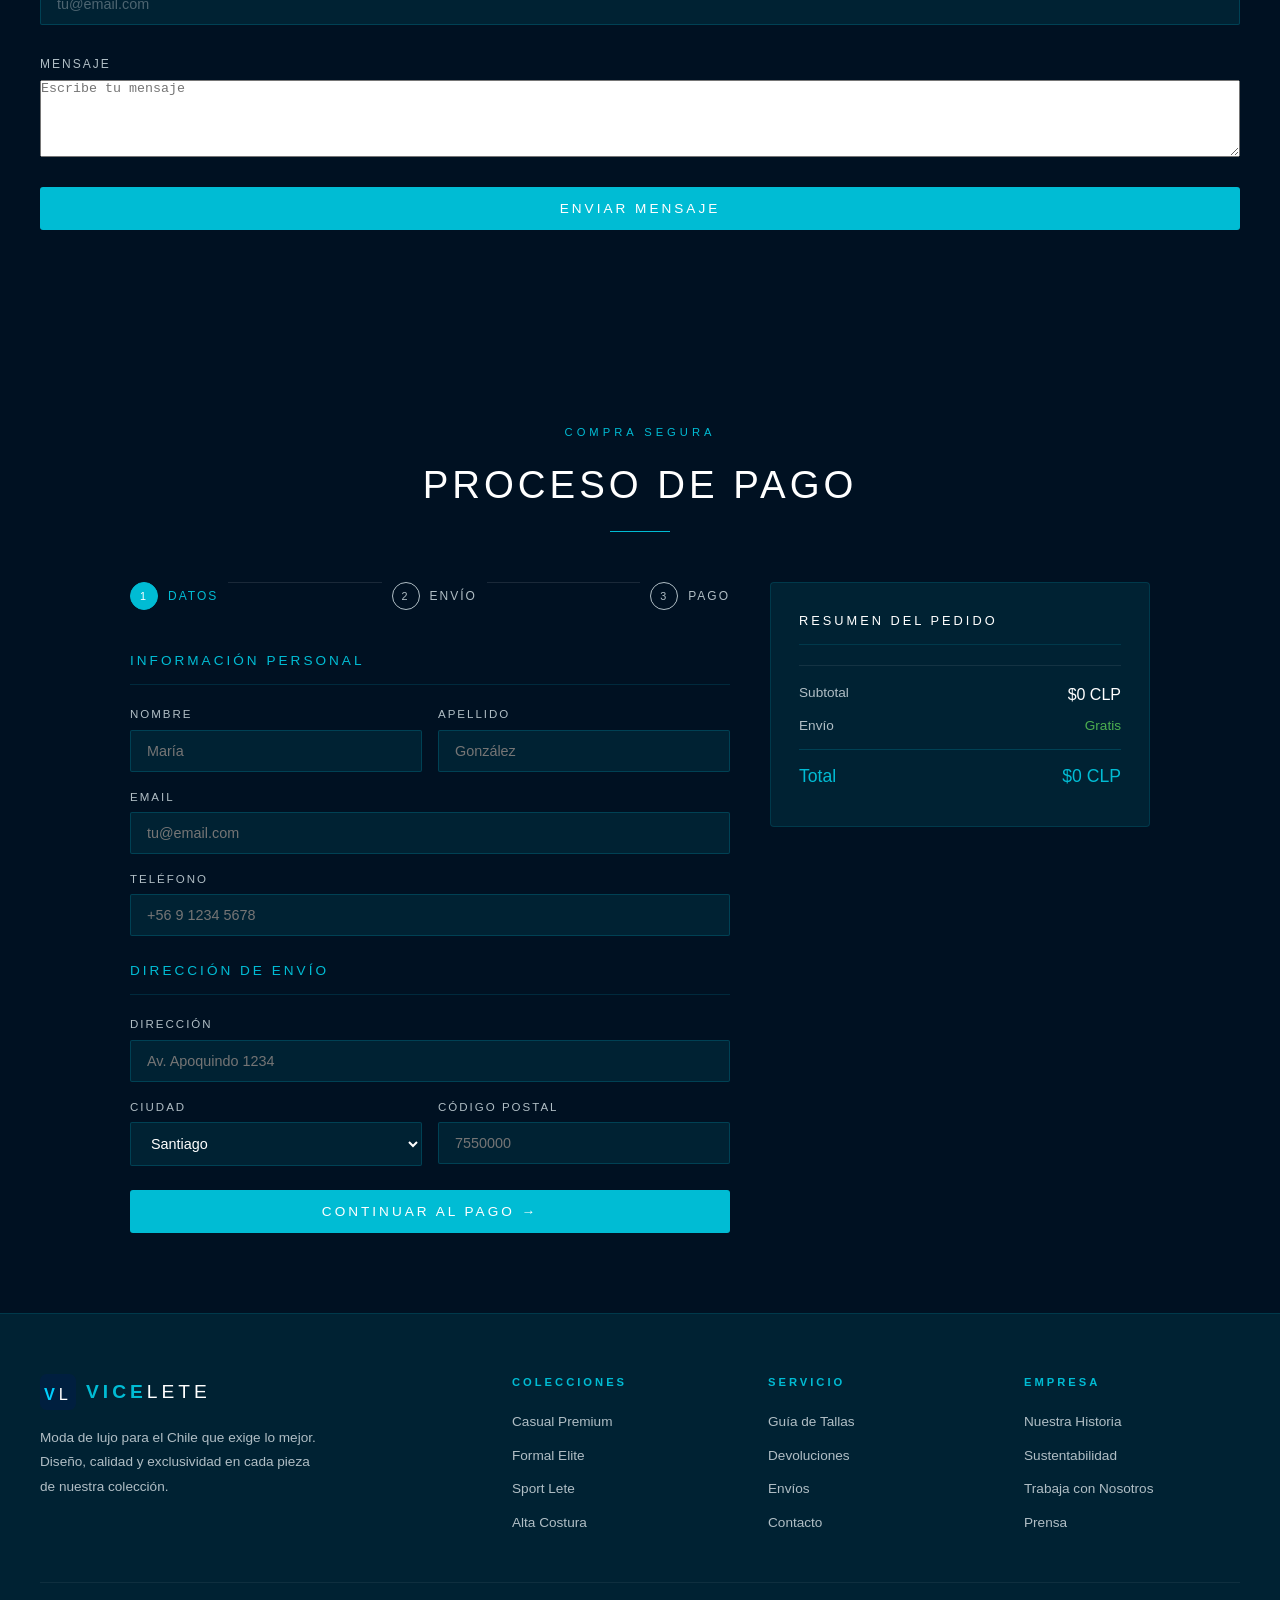
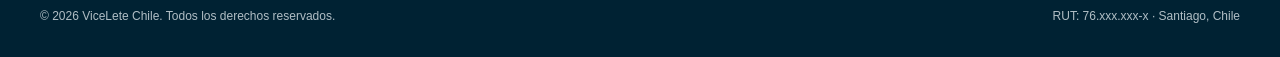
==== commit b60c8358: "migracion de pagina para ev 3" ====
--- a/Vicente_Letelier_eva2/index.html
+++ b/Vicente_Letelier_eva2/index.html
@@ -315,7 +315,7 @@
       <ul>
         <li><a href="#">Casual Premium</a></li>
         <li><a href="#">Formal Elite</a></li>
-        <li><a href="#">Sport Luxe</a></li>
+        <li><a href="#">Sport Lete</a></li>
         <li><a href="#">Alta Costura</a></li>
       </ul>
     </div>
